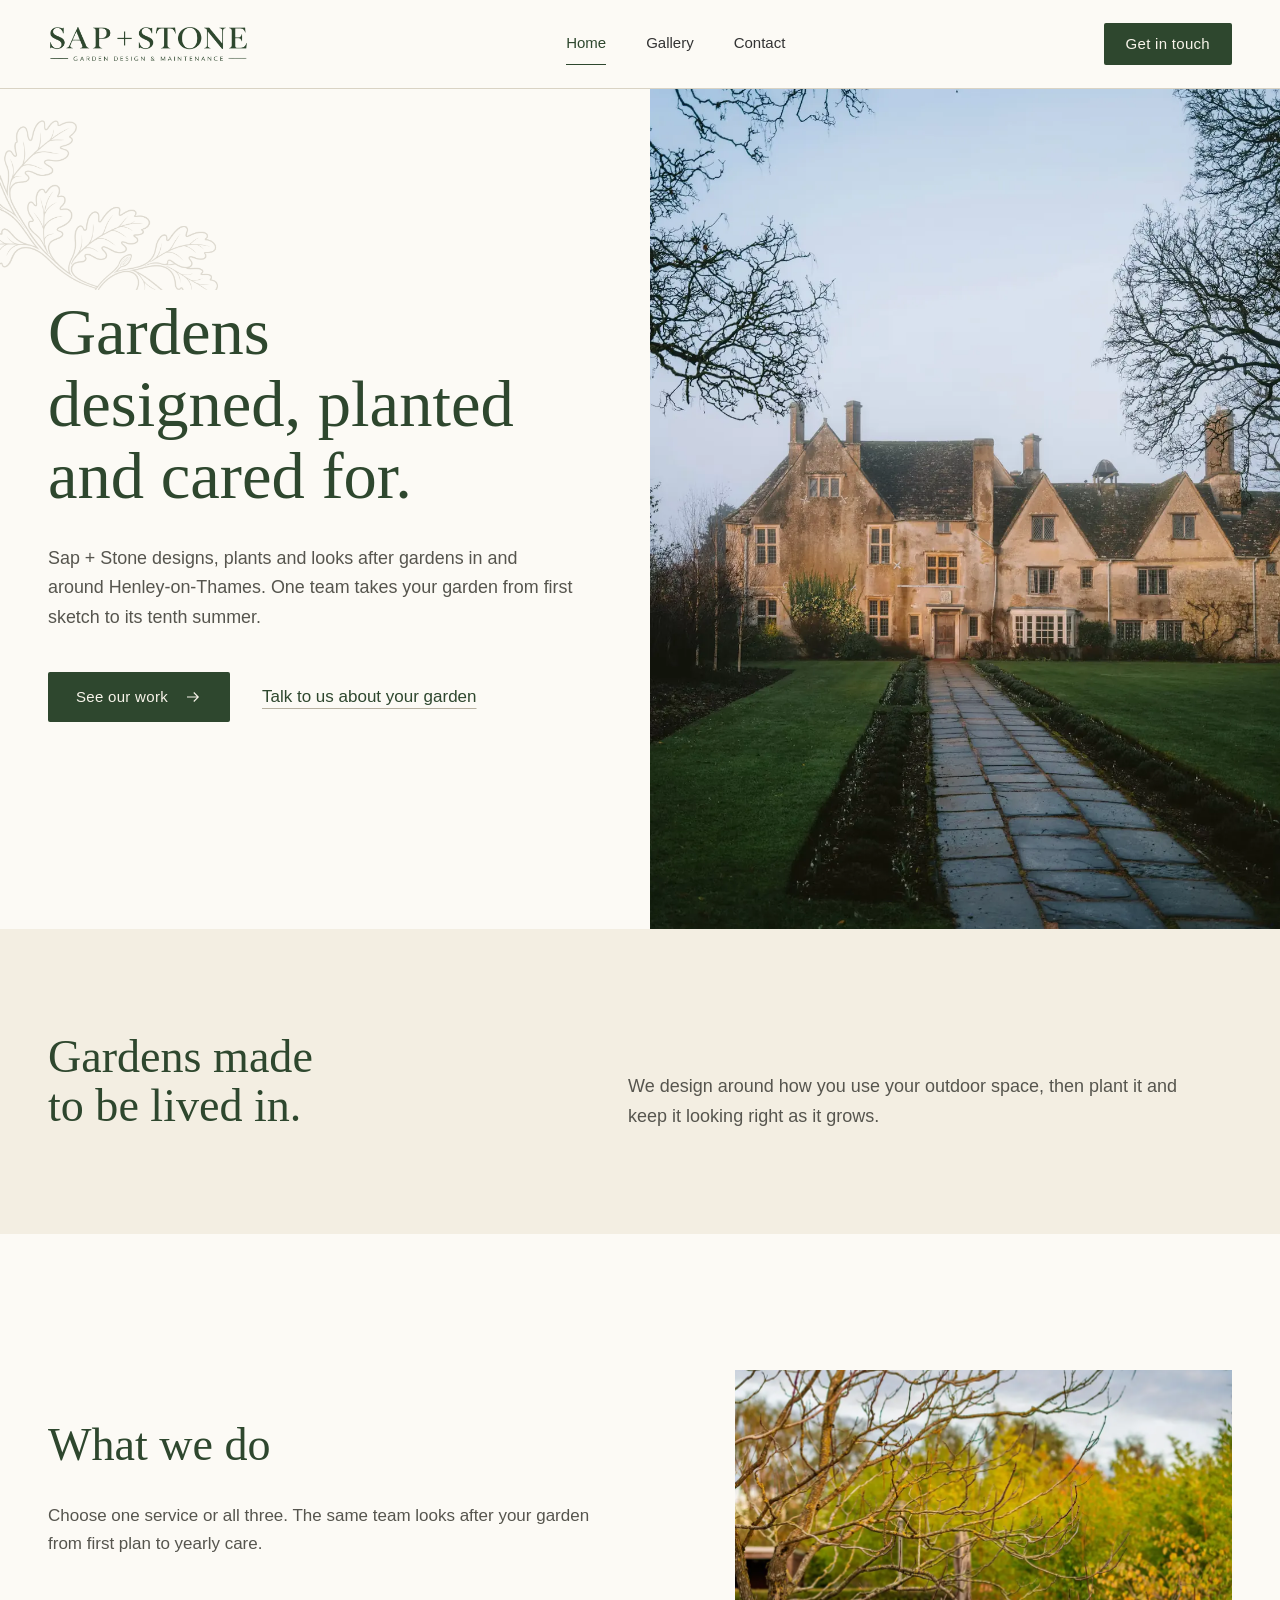
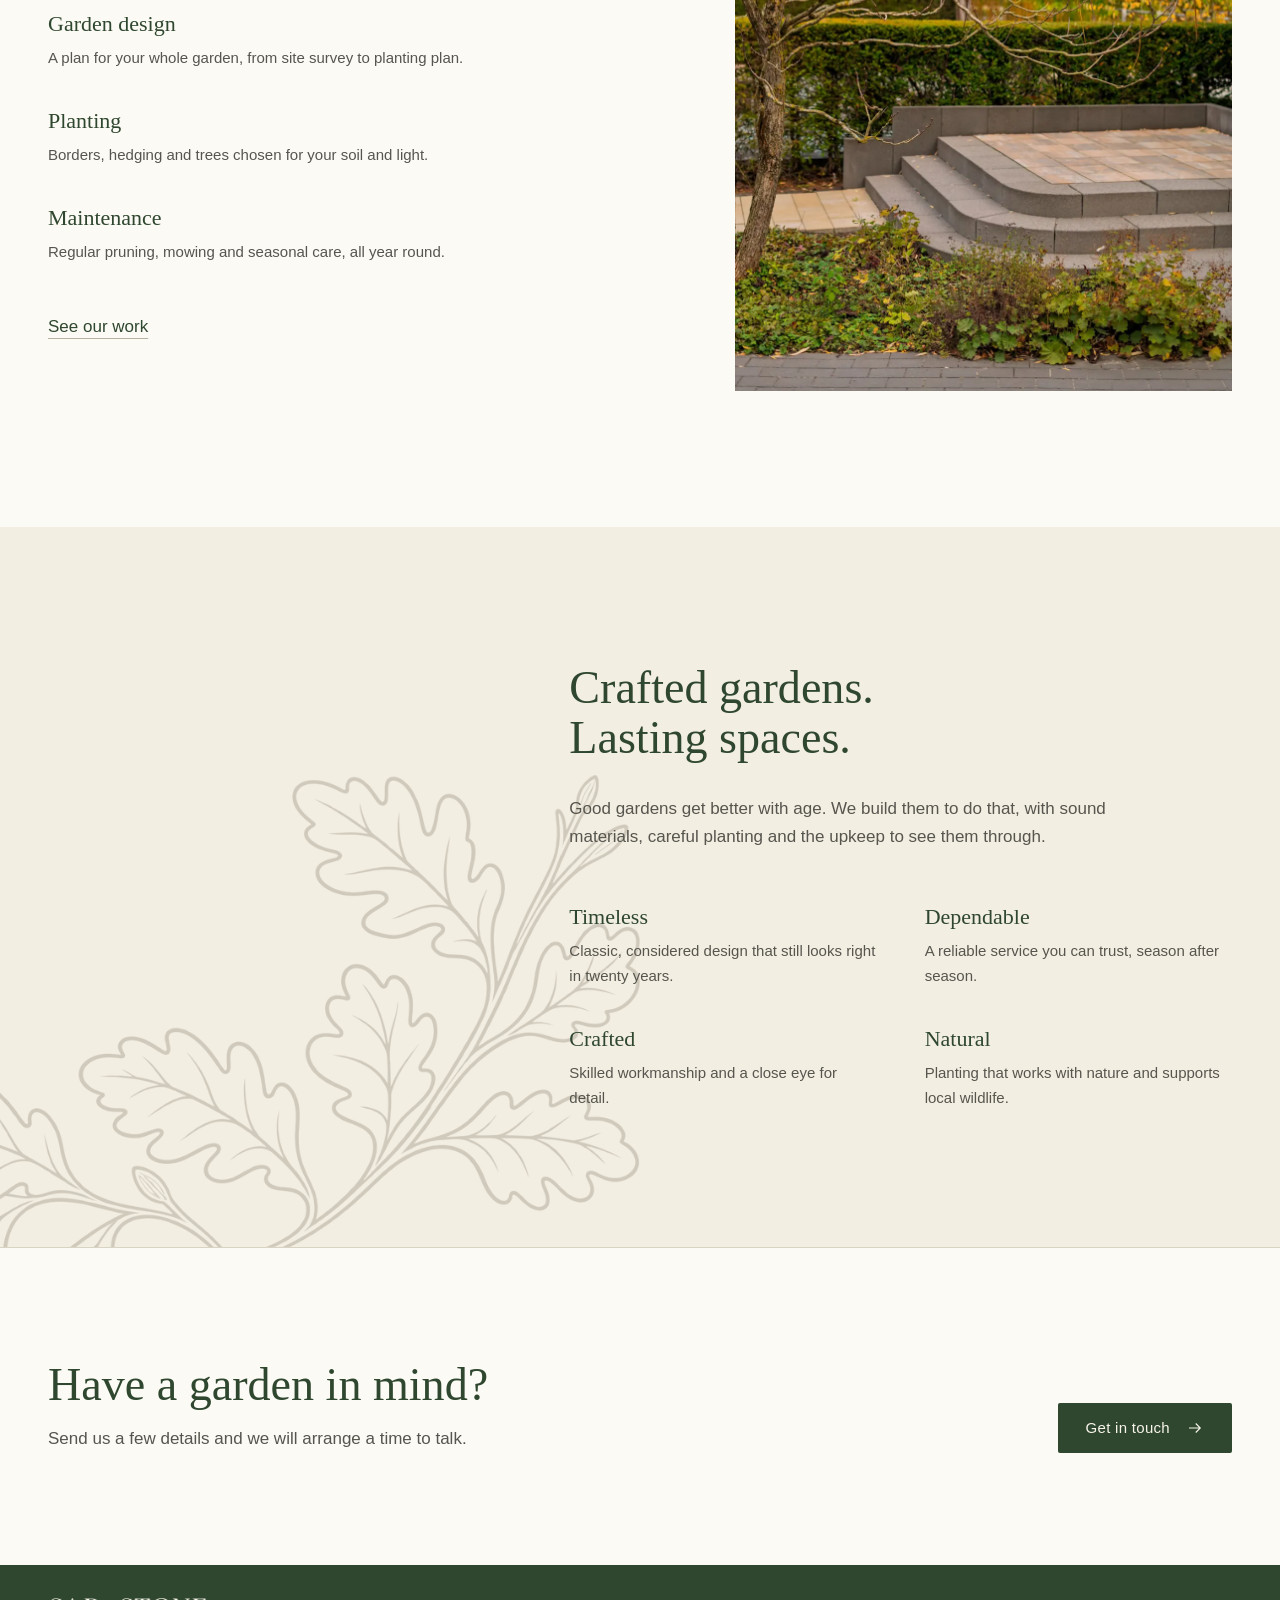
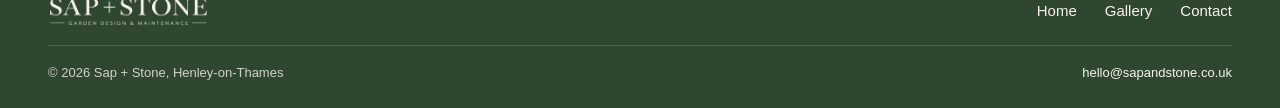
==== index.html @ 558e206c "Add files via upload" ====
<!doctype html>
<html lang="en-GB">
<head>
<meta charset="utf-8">
<meta name="viewport" content="width=device-width, initial-scale=1">
<meta http-equiv="Content-Security-Policy" content="default-src 'none'; script-src 'self'; style-src 'self' https://fonts.googleapis.com; font-src https://fonts.gstatic.com; img-src 'self'; connect-src 'self'; form-action 'self'; base-uri 'none'">
<meta name="referrer" content="strict-origin-when-cross-origin">
<title>Sap + Stone | Garden design and maintenance</title>
<meta name="description" content="Sap + Stone designs, plants and looks after gardens in and around Henley-on-Thames, Oxfordshire.">
<link rel="preconnect" href="https://fonts.googleapis.com">
<link rel="preconnect" href="https://fonts.gstatic.com" crossorigin>
<link rel="stylesheet" href="https://fonts.googleapis.com/css2?family=Libre+Bodoni:wght@500&amp;family=Montserrat:wght@300;400;500&amp;display=swap">
<script src="js/main.js"></script>
<link rel="stylesheet" href="css/styles.css">
</head>
<body>
<a class="skip" href="#content">Skip to content</a>

<header class="site-header">
  <div class="wrap">
    <a href="#home" aria-label="Sap + Stone, garden design and maintenance. Home"><span class="brand-mark" aria-hidden="true"></span></a>
    <nav class="site-nav" aria-label="Main">
      <ul>
        <li><a href="#home" data-nav="home">Home</a></li>
        <li><a href="#gallery" data-nav="gallery">Gallery</a></li>
        <li><a href="#contact" data-nav="contact">Contact</a></li>
      </ul>
    </nav>
    <a class="btn header-cta" href="#contact">Get in touch</a>
  </div>
</header>

<main id="content" tabindex="-1">

  <!-- Home -->
  <div id="home" data-page="home" data-title="Sap + Stone | Garden design and maintenance" class="is-active">
    <section class="hero" aria-labelledby="home-title">
      <div class="hero-copy">
        <span class="leaf" aria-hidden="true"></span>
        <h1 id="home-title" tabindex="-1">Gardens designed, planted and cared for.</h1>
        <p class="lede">Sap + Stone designs, plants and looks after gardens in and around Henley-on-Thames. One team takes your garden from first sketch to its tenth summer.</p>
        <div class="hero-actions">
          <a class="btn" href="#gallery">See our work
            <svg viewBox="0 0 24 24" fill="none" stroke="currentColor" stroke-width="1.5" aria-hidden="true"><path d="M4 12h15M13 6l6 6-6 6"/></svg>
          </a>
          <a class="text-link" href="#contact">Talk to us about your garden</a>
        </div>
      </div>
      <figure class="photo">
        <div class="frame"><img class="photo-house" src="assets/images/house.webp" width="1100" height="1467" alt="A stone manor house at dawn, with a flagstone path between lawns and low hedging leading to the front door" fetchpriority="high"></div>
      </figure>
    </section>

    <section class="intro band" aria-labelledby="intro-title">
      <div class="wrap">
        <h2 id="intro-title">Gardens made to be lived in.</h2>
        <p>We design around how you use your outdoor space, then plant it and keep it looking right as it grows.</p>
      </div>
    </section>

    <section class="services" aria-labelledby="services-title">
      <div class="wrap">
        <div class="services-copy">
          <h2 id="services-title">What we do</h2>
          <p>Choose one service or all three. The same team looks after your garden from first plan to yearly care.</p>
          <dl class="values values-single">
            <div><dt>Garden design</dt><dd>A plan for your whole garden, from site survey to planting plan.</dd></div>
            <div><dt>Planting</dt><dd>Borders, hedging and trees chosen for your soil and light.</dd></div>
            <div><dt>Maintenance</dt><dd>Regular pruning, mowing and seasonal care, all year round.</dd></div>
          </dl>
          <a class="text-link" href="#gallery">See our work</a>
        </div>
        <figure class="photo services-photo">
          <div class="frame"><img class="photo-steps" src="assets/images/steps.webp" width="1000" height="1500" alt="Curved stone steps up to a paved terrace, framed by a clipped hedge, a young tree and low autumn planting" loading="lazy"></div>
        </figure>
      </div>
    </section>

    <section class="approach band" aria-labelledby="approach-title">
      <span class="leaf" aria-hidden="true"></span>
      <div class="wrap">
        <div class="approach-copy">
          <h2 id="approach-title">Crafted gardens. Lasting spaces.</h2>
          <p>Good gardens get better with age. We build them to do that, with sound materials, careful planting and the upkeep to see them through.</p>
          <dl class="values">
            <div><dt>Timeless</dt><dd>Classic, considered design that still looks right in twenty years.</dd></div>
            <div><dt>Dependable</dt><dd>A reliable service you can trust, season after season.</dd></div>
            <div><dt>Crafted</dt><dd>Skilled workmanship and a close eye for detail.</dd></div>
            <div><dt>Natural</dt><dd>Planting that works with nature and supports local wildlife.</dd></div>
          </dl>
        </div>
      </div>
    </section>

    <section class="closing" aria-labelledby="home-closing-title">
      <div class="wrap">
        <div>
          <h2 id="home-closing-title">Have a garden in mind?</h2>
          <p>Send us a few details and we will arrange a time to talk.</p>
        </div>
        <a class="btn" href="#contact">Get in touch
          <svg viewBox="0 0 24 24" fill="none" stroke="currentColor" stroke-width="1.5" aria-hidden="true"><path d="M4 12h15M13 6l6 6-6 6"/></svg>
        </a>
      </div>
    </section>
  </div>

  <!-- Gallery -->
  <div id="gallery" data-page="gallery" data-title="Our work | Sap + Stone">
    <section class="page-head" aria-labelledby="gallery-title">
      <span class="leaf" aria-hidden="true"></span>
      <div class="wrap">
        <h1 id="gallery-title" tabindex="-1">Our work.</h1>
        <p class="lede">A selection of gardens we have designed, planted and continue to look after.</p>
      </div>
    </section>

    <section class="gallery-section band" aria-label="Garden photographs">
      <div class="wrap">
        <ul class="gallery">
          <li class="g-wide">
            <figure class="photo">
              <div class="frame"><img class="g1" src="assets/images/gallery-terraces.webp" width="1000" height="750" alt="Wide stone steps up to a paved terrace with a table and chairs, set among raised planting beds and trees" loading="lazy"></div>
              <figcaption><strong>Garden spaces</strong><span>Terraces</span></figcaption>
            </figure>
          </li>
          <li class="g-narrow">
            <figure class="photo">
              <div class="frame"><img class="g2" src="assets/images/gallery-walled-garden.webp" width="800" height="840" alt="A gravel path through deep borders of catmint leading to an arched gate in an old walled garden" loading="lazy"></div>
              <figcaption><strong>The walled garden</strong><span>Planting</span></figcaption>
            </figure>
          </li>
          <li class="g-full">
            <figure class="photo">
              <div class="frame"><img class="g3" src="assets/images/gallery-quiet-corner.webp" width="1360" height="745" alt="A small seating area with a bistro table and chair, framed by a yew hedge and red and purple berberis" loading="lazy"></div>
              <figcaption><strong>A quiet corner</strong><span>Seating areas</span></figcaption>
            </figure>
          </li>
          <li class="g-narrow">
            <figure class="photo">
              <div class="frame"><img class="g4" src="assets/images/gallery-hydrangea-steps.webp" width="800" height="840" alt="Rough stone steps climbing between banks of blue and purple hydrangeas" loading="lazy"></div>
              <figcaption><strong>Hydrangea steps</strong><span>Stonework</span></figcaption>
            </figure>
          </li>
          <li class="g-wide">
            <figure class="photo">
              <div class="frame"><img class="g5" src="assets/images/gallery-yew-avenue.webp" width="1000" height="750" alt="A lawn avenue lined with clipped yew topiary and borders of late-summer flowers" loading="lazy"></div>
              <figcaption><strong>Yew avenue</strong><span>Maintenance</span></figcaption>
            </figure>
          </li>
        </ul>
      </div>
    </section>

    <section class="closing" aria-labelledby="gallery-closing-title">
      <div class="wrap">
        <div>
          <h2 id="gallery-closing-title">Let&rsquo;s make something worth coming home to.</h2>
        </div>
        <a class="btn" href="#contact">Start a conversation
          <svg viewBox="0 0 24 24" fill="none" stroke="currentColor" stroke-width="1.5" aria-hidden="true"><path d="M4 12h15M13 6l6 6-6 6"/></svg>
        </a>
      </div>
    </section>
  </div>

  <!-- Contact -->
  <div id="contact" data-page="contact" data-title="Contact | Sap + Stone">
    <section class="page-head" aria-labelledby="contact-title">
      <span class="leaf" aria-hidden="true"></span>
      <div class="wrap">
        <h1 id="contact-title" tabindex="-1">Let&rsquo;s talk about your garden.</h1>
        <p class="lede">Whether you have a clear plan or just a feeling that the garden could be better, we would like to hear from you.</p>
      </div>
    </section>

    <section class="contact-section band" aria-label="Contact details and enquiry form">
      <div class="wrap">
        <div class="contact-aside">
          <h2>A personal approach, from the first hello.</h2>
          <dl class="details">
            <div><dt>Telephone</dt><dd><a href="tel:+441491123456">01491 123 456</a></dd></div>
            <div><dt>Email</dt><dd><a href="mailto:hello@sapandstone.co.uk">hello@sapandstone.co.uk</a></dd></div>
            <div><dt>Area covered</dt><dd>Henley-on-Thames and nearby Oxfordshire</dd></div>
          </dl>
        </div>

        <!-- TODO: set data-endpoint to the form handler (Formspree, Netlify Forms or your own) and add its origin to connect-src in the CSP. -->
        <form class="enquiry" id="enquiry" data-endpoint="" novalidate aria-label="Send an enquiry">
          <div class="field">
            <label for="f-name">Your name</label>
            <input id="f-name" name="name" type="text" autocomplete="name" required maxlength="100" aria-describedby="f-name-error">
            <p class="error" id="f-name-error"></p>
          </div>
          <div class="field">
            <label for="f-email">Email address</label>
            <input id="f-email" name="email" type="email" autocomplete="email" required maxlength="254" placeholder="you@example.com" aria-describedby="f-email-error">
            <p class="error" id="f-email-error"></p>
          </div>
          <div class="field">
            <label for="f-phone">Phone number <small>(optional)</small></label>
            <input id="f-phone" name="phone" type="tel" autocomplete="tel" maxlength="20" pattern="[0-9 +()]{7,20}" aria-describedby="f-phone-error">
            <p class="error" id="f-phone-error"></p>
          </div>
          <div class="field">
            <label for="f-location">Project location</label>
            <input id="f-location" name="location" type="text" autocomplete="postal-code" maxlength="80" placeholder="Town or postcode">
          </div>
          <div class="field full">
            <label for="f-service">How can we help?</label>
            <select id="f-service" name="service">
              <option value="">Choose a service</option>
              <option>Garden design</option>
              <option>Planting</option>
              <option>Maintenance</option>
              <option>Not sure yet</option>
            </select>
          </div>
          <div class="field full">
            <label for="f-message">Tell us about your garden</label>
            <textarea id="f-message" name="message" required minlength="10" maxlength="2000" placeholder="Size, what you like, what you would change" aria-describedby="f-message-error"></textarea>
            <p class="error" id="f-message-error"></p>
          </div>
          <div class="form-foot">
            <button class="btn" type="submit">Send enquiry
              <svg viewBox="0 0 24 24" fill="none" stroke="currentColor" stroke-width="1.5" aria-hidden="true"><path d="M4 12h15M13 6l6 6-6 6"/></svg>
            </button>
            <p>We only use your details to reply to your enquiry.</p>
          </div>
          <p class="form-status" id="form-status" role="status" aria-live="polite"></p>
        </form>
      </div>
    </section>
  </div>

</main>

<footer class="site-footer">
  <div class="wrap">
    <div class="footer-top">
      <a href="#home" aria-label="Sap + Stone. Home"><span class="brand-mark" aria-hidden="true"></span></a>
      <nav class="footer-nav" aria-label="Footer">
        <ul>
          <li><a href="#home">Home</a></li>
          <li><a href="#gallery">Gallery</a></li>
          <li><a href="#contact">Contact</a></li>
        </ul>
      </nav>
    </div>
    <div class="footer-base">
      <span>&copy; <span id="year">2026</span> Sap + Stone, Henley-on-Thames</span>
      <a href="mailto:hello@sapandstone.co.uk">hello@sapandstone.co.uk</a>
    </div>
  </div>
</footer>

</body>
</html>
---- css/styles.css ----
:root {
  --forest: #2e472e;
  --forest-deep: #233823;
  --moss: #6b7f5e;
  --stone: #b7b1a1;
  --ivory: #f8f4ea;
  --paper: #fcfaf5;
  --band: #f3eee2;
  --charcoal: #333333;
  --muted: #56554e;
  --rule: #d9d3c4;

  --serif: "Libre Bodoni", "Didot", "Bodoni 72", Georgia, serif;
  --sans: "Montserrat", "Helvetica Neue", Arial, sans-serif;

  --gutter: clamp(20px, 5vw, 48px);
  --max: 1200px;
  --section: clamp(72px, 11vw, 136px);

  --logo: url("../assets/images/logo.png");
  --leaf: url("../assets/images/leaf.png");
}

*, *::before, *::after { box-sizing: border-box; }

html { -webkit-text-size-adjust: 100%; }

body {
  margin: 0;
  background: var(--paper);
  color: var(--charcoal);
  font-family: var(--sans);
  font-weight: 300;
  font-size: 1.0625rem;
  line-height: 1.65;
  -webkit-font-smoothing: antialiased;
}

/* Libre Bodoni rather than Bodoni Moda: same family look as the logo, but drawn
   with heavier hairlines that hold up at phone sizes. */
h1, h2, h3, .values dt, .gallery figcaption strong, .details dd {
  font-family: var(--serif);
  font-weight: 500;
}
h1, h2, h3 {
  color: var(--forest);
  line-height: 1.08;
  margin: 0;
  text-wrap: balance;
}
h1 { font-size: clamp(2.5rem, 5.2vw, 4.25rem); }
h2 { font-size: clamp(2rem, 3.6vw, 3rem); }
h3 { font-size: clamp(1.5rem, 2.2vw, 1.875rem); }
h1:focus { outline: none; }

p { margin: 0; }
a { color: inherit; }
img { display: block; max-width: 100%; height: auto; }

.wrap {
  width: 100%;
  max-width: calc(var(--max) + var(--gutter) * 2);
  margin: 0 auto;
  padding: 0 var(--gutter);
}

.lede { font-size: clamp(1.0625rem, 1.4vw, 1.1875rem); color: var(--muted); max-width: 34em; }

.skip {
  position: absolute;
  left: 16px;
  top: -64px;
  background: var(--forest);
  color: var(--ivory);
  padding: 8px 16px;
  z-index: 10;
}
.skip:focus { top: 16px; }

:focus-visible { outline: 2px solid var(--forest); outline-offset: 3px; }

/* Brand artwork is supplied as alpha masks so one file can be tinted per background. */
.brand-mark {
  display: block;
  width: 200px;
  aspect-ratio: 720 / 124;
  background: var(--forest);
  -webkit-mask: var(--logo) no-repeat center / contain;
  mask: var(--logo) no-repeat center / contain;
}
.leaf {
  position: absolute;
  pointer-events: none;
  aspect-ratio: 900 / 587;
  background: var(--stone);
  -webkit-mask: var(--leaf) no-repeat center / contain;
  mask: var(--leaf) no-repeat center / contain;
  z-index: -1;
}

/* Buttons and links */
.btn {
  display: inline-flex;
  align-items: center;
  gap: 16px;
  padding: 16px 28px;
  background: var(--forest);
  color: var(--ivory);
  font: 500 0.9375rem/1.2 var(--sans);
  letter-spacing: 0.02em;
  text-decoration: none;
  border: 0;
  border-radius: 2px;
  cursor: pointer;
  transition: background-color 0.2s ease;
}
.btn svg { width: 18px; height: 18px; transition: transform 0.25s ease; }
.btn:hover { background: var(--forest-deep); }
.btn:hover svg { transform: translateX(4px); }

.text-link {
  font-weight: 500;
  color: var(--forest);
  text-decoration: underline;
  text-decoration-color: var(--stone);
  text-underline-offset: 6px;
  text-decoration-thickness: 1px;
  transition: text-decoration-color 0.2s ease;
}
.text-link:hover { text-decoration-color: var(--forest); }

/* Header */
.site-header {
  border-bottom: 1px solid var(--rule);
  background: var(--paper);
}
.site-header .wrap {
  display: flex;
  align-items: center;
  justify-content: space-between;
  gap: 24px;
  min-height: 88px;
}
.site-nav ul {
  display: flex;
  gap: 40px;
  list-style: none;
  margin: 0;
  padding: 0;
}
.site-nav a {
  display: block;
  padding: 8px 0;
  font-size: 0.9375rem;
  font-weight: 400;
  color: var(--charcoal);
  text-decoration: none;
  border-bottom: 1px solid transparent;
  transition: border-color 0.2s ease;
}
.site-nav a:hover { border-bottom-color: var(--stone); }
.site-nav a[aria-current="page"] { color: var(--forest); font-weight: 500; border-bottom-color: var(--forest); }

.header-cta { padding: 12px 22px; }

/* Pages */
.js [data-page]:not(.is-active) { display: none; }

section { position: relative; isolation: isolate; }
.band { background: var(--band); }

/* Photo placeholders. Swap each .ph for <img src="..." alt="..."> and the frame keeps its shape. */
.photo { margin: 0; }
.photo .frame { position: relative; overflow: hidden; background: #e8e2d4; }
.photo .frame > img, .photo .frame > .ph { width: 100%; height: 100%; object-fit: cover; }
.photo-house { object-position: 50% 62%; }
.photo-steps { object-position: 50% 95%; }
.g3 { object-position: 50% 45%; }
.ph {
  display: grid;
  place-items: center;
  padding: 24px;
  text-align: center;
  font-size: 0.875rem;
  color: var(--muted);
  background:
    linear-gradient(135deg, transparent 49.8%, rgba(183, 177, 161, 0.45) 50%, transparent 50.2%),
    linear-gradient(45deg, transparent 49.8%, rgba(183, 177, 161, 0.45) 50%, transparent 50.2%),
    #e8e2d4;
}
.ph span { background: #e8e2d4; padding: 6px 12px; }

/* Home: hero */
.hero {
  display: grid;
  grid-template-columns: minmax(0, 5fr) minmax(0, 6fr);
  align-items: center;
  gap: clamp(40px, 6vw, 96px);
  padding-left: max(var(--gutter), calc((100vw - var(--max)) / 2));
  overflow: hidden;
}
.hero-copy { padding: var(--section) 0; position: relative; z-index: 1; }
.hero-copy h1 { margin-bottom: 32px; max-width: 11em; }
.hero-copy .lede { margin-bottom: 40px; }
.hero-actions { display: flex; flex-wrap: wrap; align-items: center; gap: 24px 32px; }
.hero .photo { align-self: stretch; }
.hero .photo .frame { height: 100%; min-height: 560px; }
.hero .leaf { width: 260px; top: -40px; left: -90px; opacity: 0.45; transform: scaleX(-1); }

/* Home: intro */
.intro { padding: clamp(56px, 8vw, 104px) 0; }
.intro .wrap {
  display: grid;
  grid-template-columns: minmax(0, 5fr) minmax(0, 6fr);
  gap: 48px clamp(40px, 6vw, 96px);
  align-items: end;
}
.intro p { color: var(--muted); font-size: 1.125rem; max-width: 32em; }

/* Home: services. Same text pattern as the approach section below, mirrored so the photo sits right. */
.services { padding: var(--section) 0; }
.services .wrap {
  display: grid;
  grid-template-columns: minmax(0, 6fr) minmax(0, 5fr);
  gap: 48px clamp(48px, 7vw, 112px);
  align-items: center;
}
.services-copy h2 { margin-bottom: 32px; max-width: 12em; }
.services-copy > p { color: var(--muted); max-width: 32em; margin-bottom: 48px; }
.services-photo .frame { aspect-ratio: 4 / 5; }

/* Home: approach */
.approach { padding: var(--section) 0; overflow: hidden; }
.approach .wrap { display: grid; grid-template-columns: minmax(0, 5fr) minmax(0, 7fr); gap: 48px; }
.approach-copy { grid-column: 2; position: relative; z-index: 1; }
.approach-copy h2 { margin-bottom: 32px; max-width: 12em; }
.approach-copy > p { color: var(--muted); max-width: 32em; margin-bottom: 48px; }
.approach-copy .values { margin-bottom: 0; }
.approach .leaf { width: min(760px, 62vw); left: -120px; bottom: -24px; opacity: 0.6; }
.values {
  display: grid;
  grid-template-columns: repeat(2, minmax(0, 1fr));
  gap: 32px 48px;
  margin: 0 0 48px;
}
.values-single { grid-template-columns: minmax(0, 1fr); max-width: 30em; }
.values dt { font-size: 1.375rem; color: var(--forest); margin-bottom: 4px; }
.values dd { margin: 0; color: var(--muted); font-size: 0.9375rem; }

/* Closing call to action, shared by home and gallery */
.closing { padding: clamp(64px, 9vw, 112px) 0; border-top: 1px solid var(--rule); }
.closing .wrap { display: flex; flex-wrap: wrap; align-items: flex-end; justify-content: space-between; gap: 32px 48px; }
.closing h2 { max-width: 14em; }
.closing p { color: var(--muted); margin-top: 16px; }

/* Inner page headings */
.page-head { padding: var(--section) 0 clamp(56px, 7vw, 88px); overflow: hidden; }
.page-head h1 { margin-bottom: 24px; max-width: 12em; }
.page-head .leaf { width: 340px; top: -60px; right: -80px; opacity: 0.5; transform: rotate(180deg) scaleX(-1); }

/* Gallery */
.gallery-section { padding: clamp(56px, 7vw, 96px) 0 var(--section); }
.gallery {
  display: grid;
  grid-template-columns: repeat(12, minmax(0, 1fr));
  gap: clamp(48px, 6vw, 72px) clamp(20px, 3vw, 32px);
  list-style: none;
  margin: 0;
  padding: 0;
}
.gallery figcaption {
  display: flex;
  flex-wrap: nowrap;
  justify-content: space-between;
  align-items: baseline;
  gap: 4px 16px;
  padding-top: 16px;
}
.gallery figcaption strong { font-size: 1.375rem; line-height: 1.3; color: var(--forest); }
.gallery figcaption span { font-size: 0.875rem; color: var(--muted); white-space: nowrap; }
.g-wide { grid-column: span 7; }
.g-wide .frame { aspect-ratio: 4 / 3; }
.g-narrow { grid-column: span 5; }
.g-narrow .frame { aspect-ratio: 20 / 21; }
.g-full { grid-column: 1 / -1; }
.g-full .frame { aspect-ratio: 21 / 9; }

/* Contact */
.contact-section { padding: clamp(56px, 7vw, 96px) 0 var(--section); }
.contact-section .wrap {
  display: grid;
  grid-template-columns: minmax(0, 4fr) minmax(0, 7fr);
  gap: 64px clamp(48px, 7vw, 112px);
}
.contact-aside h2 { font-size: clamp(1.75rem, 2.6vw, 2.25rem); margin-bottom: 32px; }
.details { margin: 0; border-top: 1px solid var(--rule); }
.details div { padding: 20px 0; border-bottom: 1px solid var(--rule); }
.details dt { font-size: 0.875rem; color: var(--muted); margin-bottom: 4px; }
.details dd { margin: 0; font-size: 1.25rem; line-height: 1.35; color: var(--forest); }
.details a { text-decoration: none; }
.details a:hover { text-decoration: underline; text-underline-offset: 4px; }

.enquiry { display: grid; grid-template-columns: repeat(2, minmax(0, 1fr)); gap: 28px 24px; }
.field { display: grid; gap: 8px; align-content: start; }
.field.full { grid-column: 1 / -1; }
.field label { font-size: 0.9375rem; font-weight: 500; color: var(--charcoal); }
.field label small { font-weight: 300; color: var(--muted); font-size: 0.875rem; margin-left: 4px; }
.field input, .field select, .field textarea {
  width: 100%;
  font: 400 1rem/1.4 var(--sans);
  color: var(--charcoal);
  background: var(--paper);
  border: 1px solid #a8a292;
  border-radius: 2px;
  padding: 14px 16px;
  transition: border-color 0.2s ease;
}
.field textarea { min-height: 160px; resize: vertical; }
.field select {
  appearance: none;
  background-image: linear-gradient(45deg, transparent 50%, var(--charcoal) 50%), linear-gradient(135deg, var(--charcoal) 50%, transparent 50%);
  background-position: calc(100% - 22px) 50%, calc(100% - 17px) 50%;
  background-size: 5px 5px;
  background-repeat: no-repeat;
  padding-right: 48px;
}
.field input::placeholder, .field textarea::placeholder { color: #77756c; }
.field input:hover, .field select:hover, .field textarea:hover { border-color: var(--moss); }
.field input:focus, .field select:focus, .field textarea:focus { outline: none; border-color: var(--forest); box-shadow: 0 0 0 1px var(--forest); }
.field [aria-invalid="true"] { border-color: #9a3b2c; }
.error { font-size: 0.875rem; color: #9a3b2c; min-height: 0; }
.error:empty { display: none; }


.form-foot { grid-column: 1 / -1; display: flex; flex-wrap: wrap; align-items: center; gap: 16px 32px; margin-top: 8px; }
.form-foot p { font-size: 0.875rem; color: var(--muted); max-width: 26em; }
.form-status { grid-column: 1 / -1; padding: 16px 20px; background: var(--band); border-radius: 2px; }
.form-status:empty { display: none; }

/* Footer */
.site-footer { background: var(--forest); color: var(--ivory); }
.site-footer .wrap { padding-top: 32px; padding-bottom: 24px; }
.footer-top {
  display: flex;
  flex-wrap: wrap;
  align-items: center;
  justify-content: space-between;
  gap: 16px 32px;
  padding-bottom: 20px;
  border-bottom: 1px solid rgba(248, 244, 234, 0.18);
}
.footer-top .brand-mark { background: var(--ivory); width: 160px; }
.footer-nav ul { list-style: none; margin: 0; padding: 0; display: flex; gap: 28px; }
.footer-nav a, .footer-base a { color: var(--ivory); text-decoration: none; }
.footer-nav a { font-size: 0.9375rem; }
.footer-nav a:hover, .footer-base a:hover { text-decoration: underline; text-underline-offset: 4px; }
.footer-base {
  display: flex;
  flex-wrap: wrap;
  justify-content: space-between;
  gap: 4px 24px;
  padding-top: 16px;
  font-size: 0.8125rem;
  color: #d4d1c6;
}

/* Tablet */
@media (max-width: 960px) {
  .header-cta { display: none; }
  .hero { grid-template-columns: 1fr; padding: 0; gap: 0; }
  .hero-copy { padding: clamp(56px, 10vw, 88px) var(--gutter) 56px; }
  .hero .photo .frame { aspect-ratio: 4 / 3; height: auto; min-height: 0; }
  .intro .wrap, .approach .wrap, .contact-section .wrap { grid-template-columns: 1fr; }
  .enquiry { order: -1; }
  .intro .wrap { gap: 24px; }
  .approach-copy { grid-column: 1; }
  .approach .leaf { width: 420px; left: auto; right: -140px; bottom: -60px; opacity: 0.35; }
  .services .wrap { grid-template-columns: 1fr; }
  .services-photo .frame { aspect-ratio: 4 / 3; margin-inline: calc(var(--gutter) * -1); }
  .photo-steps { object-position: 50% 74%; }
}

/* Phone */
@media (max-width: 640px) {
  body { font-size: 1rem; }
  .site-header .wrap { min-height: 72px; gap: 16px; }
  .brand-mark { width: 136px; }
  .site-nav ul { gap: 20px; }
  .site-nav a { font-size: 0.875rem; }
  .hero .leaf { width: 180px; left: -70px; }
  .hero-actions .btn { width: 100%; justify-content: space-between; }
  .values { grid-template-columns: 1fr; gap: 24px; }
  .gallery .g-wide, .gallery .g-narrow, .gallery .g-full { grid-column: 1 / -1; }
  .gallery .frame { aspect-ratio: 4 / 3; margin-inline: calc(var(--gutter) * -1); }
  .page-head .leaf { width: 200px; right: -70px; top: -30px; }
  .enquiry { grid-template-columns: 1fr; gap: 24px; }
  .form-foot .btn { width: 100%; justify-content: space-between; }
  .closing .btn { width: 100%; justify-content: space-between; }
  .site-footer .wrap { padding-top: 24px; padding-bottom: 20px; }
  .footer-top { padding-bottom: 16px; }
  .footer-top .brand-mark { width: 120px; }
  .footer-nav ul { gap: 18px; }
  .footer-nav a { font-size: 0.875rem; }
  .footer-base { padding-top: 12px; font-size: 0.75rem; }
}

@media (prefers-reduced-motion: reduce) {
  *, *::before, *::after { transition: none !important; }
}
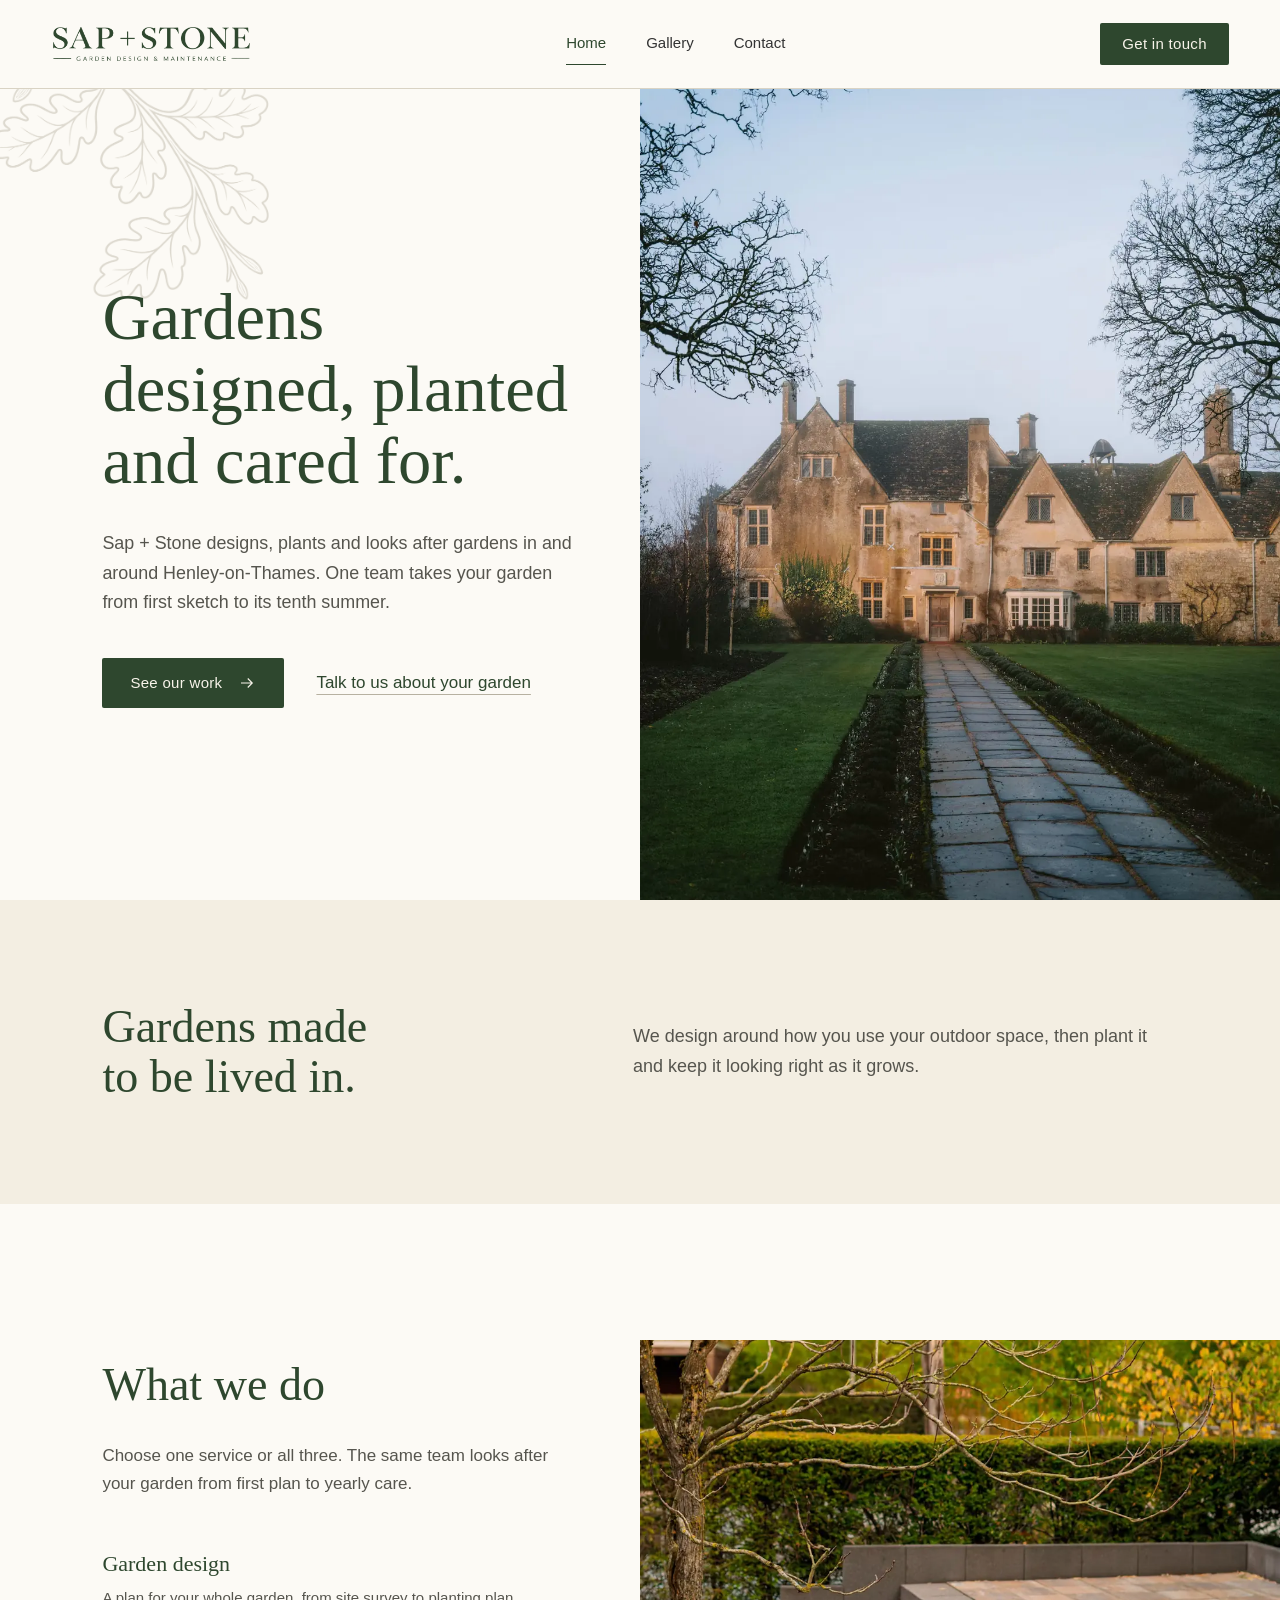
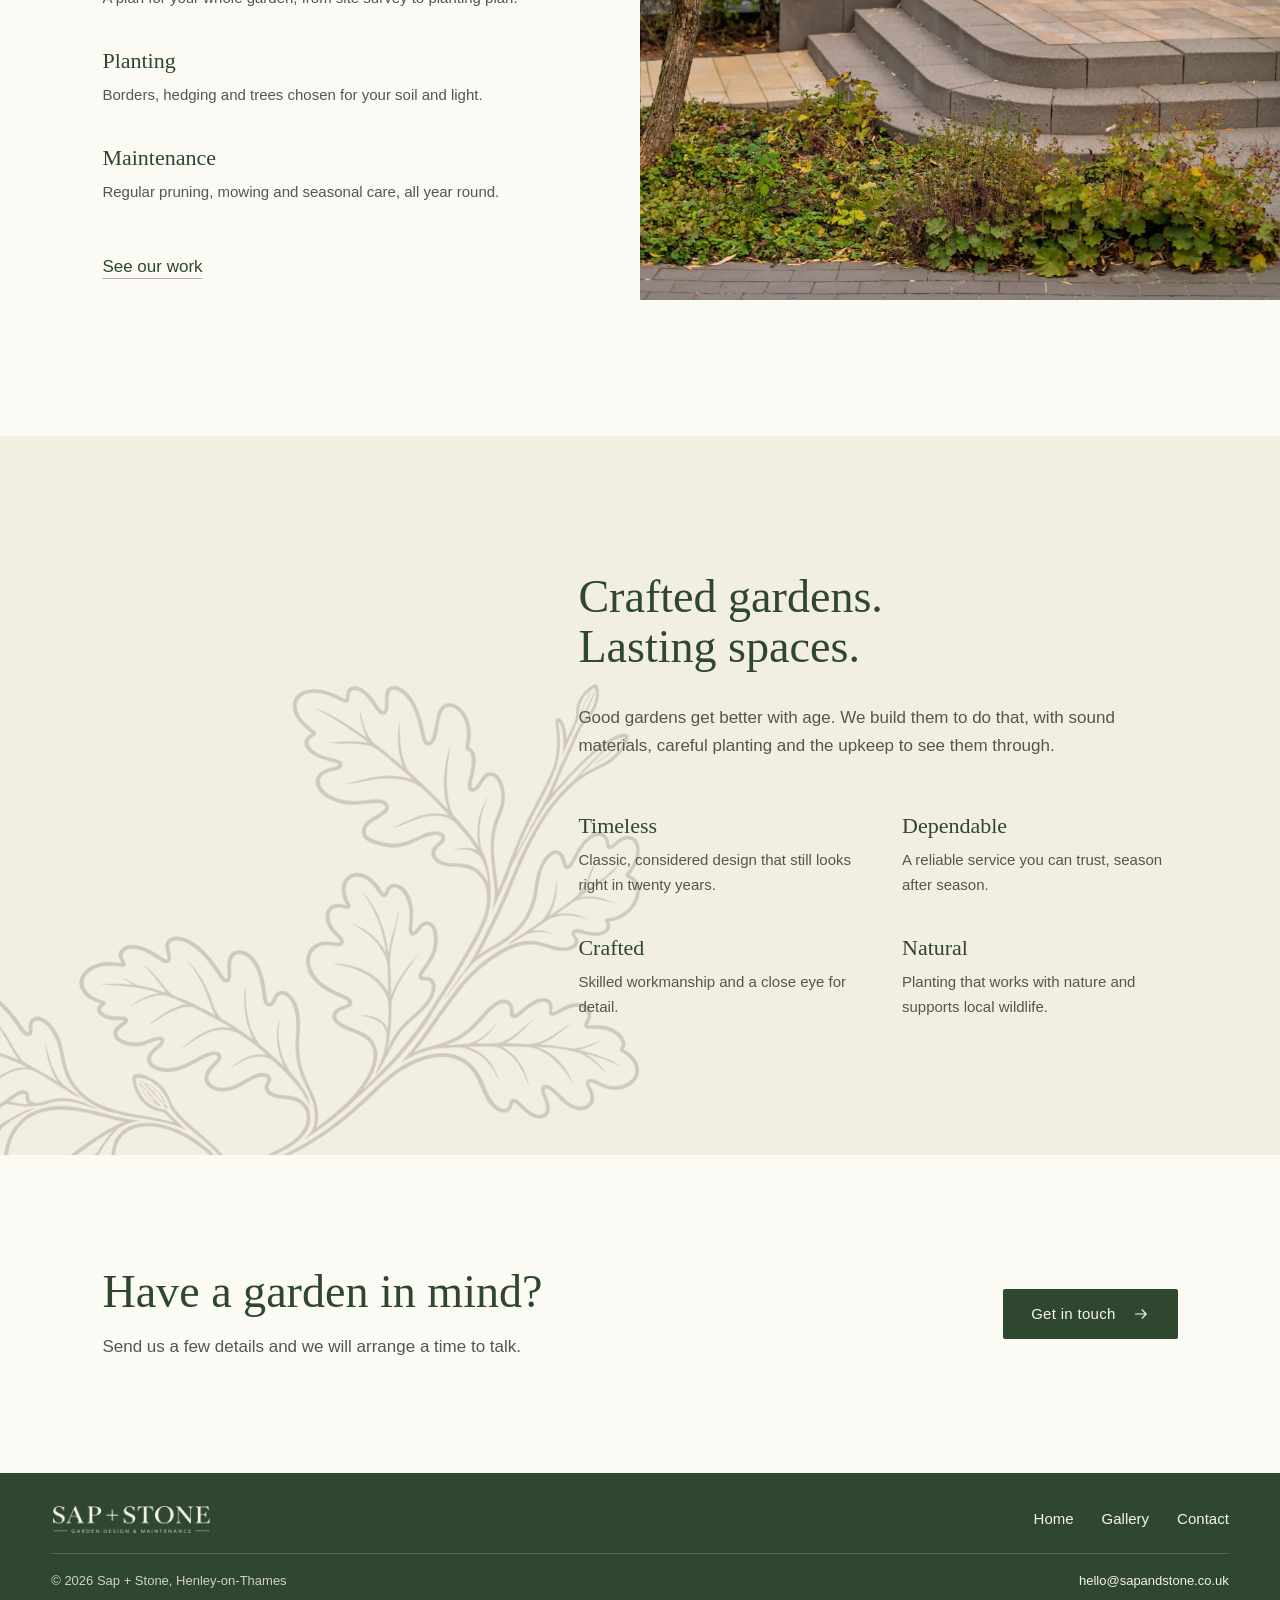
==== commit 2904f60d: "Fix accessibility audit findings (WCAG 2.2 AA) - Footer focus ring is ivory so it shows on the green" ====
--- a/index.html
+++ b/index.html
@@ -188,12 +188,12 @@
         <!-- TODO: set data-endpoint to the form handler (Formspree, Netlify Forms or your own) and add its origin to connect-src in the CSP. -->
         <form class="enquiry" id="enquiry" data-endpoint="" novalidate aria-label="Send an enquiry">
           <div class="field">
-            <label for="f-name">Your name</label>
+            <label for="f-name">Your name <small>(required)</small></label>
             <input id="f-name" name="name" type="text" autocomplete="name" required maxlength="100" aria-describedby="f-name-error">
             <p class="error" id="f-name-error"></p>
           </div>
           <div class="field">
-            <label for="f-email">Email address</label>
+            <label for="f-email">Email address <small>(required)</small></label>
             <input id="f-email" name="email" type="email" autocomplete="email" required maxlength="254" placeholder="you@example.com" aria-describedby="f-email-error">
             <p class="error" id="f-email-error"></p>
           </div>
@@ -217,7 +217,7 @@
             </select>
           </div>
           <div class="field full">
-            <label for="f-message">Tell us about your garden</label>
+            <label for="f-message">Tell us about your garden <small>(required)</small></label>
             <textarea id="f-message" name="message" required minlength="10" maxlength="2000" placeholder="Size, what you like, what you would change" aria-describedby="f-message-error"></textarea>
             <p class="error" id="f-message-error"></p>
           </div>
@@ -228,6 +228,7 @@
             <p>We only use your details to reply to your enquiry.</p>
           </div>
           <p class="form-status" id="form-status" role="status" aria-live="polite"></p>
+          <p class="visually-hidden" id="field-alert" aria-live="polite"></p>
         </form>
       </div>
     </section>
--- a/css/styles.css
+++ b/css/styles.css
@@ -18,6 +18,7 @@
   --section: clamp(72px, 11vw, 136px);
 
   --logo: url("../assets/images/logo.png");
+  --logo-light: url("../assets/images/logo-light.png");
   --leaf: url("../assets/images/leaf.png");
 }
 
@@ -63,6 +64,10 @@
   margin: 0 auto;
   padding: 0 var(--gutter);
 }
+/* Desktop: content uses the same side padding as the hero copy instead of a fixed max width. */
+@media (min-width: 961px) {
+  .wrap { max-width: none; padding-inline: max(var(--gutter), 8vw); }
+}
 
 .lede { font-size: clamp(1.0625rem, 1.4vw, 1.1875rem); color: var(--muted); max-width: 34em; }
 
@@ -77,24 +82,30 @@
 }
 .skip:focus { top: 16px; }
 
+/* Read by screen readers, not shown on screen. */
+.visually-hidden {
+  position: absolute;
+  width: 1px;
+  height: 1px;
+  overflow: hidden;
+  clip: rect(0 0 0 0);
+  white-space: nowrap;
+}
+
 :focus-visible { outline: 2px solid var(--forest); outline-offset: 3px; }
 
-/* Brand artwork is supplied as alpha masks so one file can be tinted per background. */
+/* Brand artwork is pre-coloured PNGs, so it also shows when index.html is opened straight from disk. */
 .brand-mark {
   display: block;
   width: 200px;
   aspect-ratio: 720 / 124;
-  background: var(--forest);
-  -webkit-mask: var(--logo) no-repeat center / contain;
-  mask: var(--logo) no-repeat center / contain;
+  background: var(--logo) no-repeat center / contain;
 }
 .leaf {
   position: absolute;
   pointer-events: none;
   aspect-ratio: 900 / 587;
-  background: var(--stone);
-  -webkit-mask: var(--leaf) no-repeat center / contain;
-  mask: var(--leaf) no-repeat center / contain;
+  background: var(--leaf) no-repeat center / contain;
   z-index: -1;
 }
 
@@ -163,6 +174,11 @@
 
 .header-cta { padding: 12px 22px; }
 
+/* Desktop: header and footer run wider than the content, closer to the screen edges. */
+@media (min-width: 961px) {
+  .site-header .wrap, .site-footer .wrap { max-width: none; padding-inline: max(var(--gutter), 4vw); }
+}
+
 /* Pages */
 .js [data-page]:not(.is-active) { display: none; }
 
@@ -207,6 +223,24 @@
 .hero .photo .frame { height: 100%; min-height: 560px; }
 .hero .leaf { width: 260px; top: -40px; left: -90px; opacity: 0.45; transform: scaleX(-1); }
 
+/* Desktop hero: photo runs from the centre of the page to the right edge,
+   copy sits further left and is centred in the screen height. */
+@media (min-width: 961px) {
+  .hero {
+    grid-template-columns: minmax(0, 1fr) 50vw;
+    gap: 0;
+    min-height: calc(100vh - 89px);
+    padding-left: max(var(--gutter), 8vw);
+  }
+  .hero-copy { padding: 64px clamp(40px, 5vw, 96px) 64px 0; }
+  /* Keep the tall photo from setting the hero height; it fills whatever the copy needs. */
+  .hero .photo .frame > img { position: absolute; inset: 0; }
+  /* Leaf grows out of the top-left corner of the hero, just under the header. */
+  .hero-copy { position: static; }
+  /* Flipped vertically so the leaf's cut edge tucks under the header; nudged up and partly off the left edge. */
+  .hero .leaf { width: clamp(380px, 30vw, 600px); top: -40px; left: 0; transform: translateX(-30%) scaleY(-1); }
+}
+
 /* Home: intro */
 .intro { padding: clamp(56px, 8vw, 104px) 0; }
 .intro .wrap {
@@ -216,6 +250,11 @@
   align-items: end;
 }
 .intro p { color: var(--muted); font-size: 1.125rem; max-width: 32em; }
+@media (min-width: 961px) {
+  .intro .wrap { align-items: center; }
+  /* Paragraph keeps its width and left alignment but its right edge meets the right padding. */
+  .intro p { justify-self: end; }
+}
 
 /* Home: services. Same text pattern as the approach section below, mirrored so the photo sits right. */
 .services { padding: var(--section) 0; }
@@ -228,6 +267,13 @@
 .services-copy h2 { margin-bottom: 32px; max-width: 12em; }
 .services-copy > p { color: var(--muted); max-width: 32em; margin-bottom: 48px; }
 .services-photo .frame { aspect-ratio: 4 / 5; }
+@media (min-width: 961px) {
+  /* Photo runs from the centre of the page to the right edge, like the hero. */
+  .services { overflow: hidden; }
+  .services .wrap { grid-template-columns: minmax(0, 1fr) 50vw; gap: 0; padding-right: 0; }
+  .services-copy { padding-right: clamp(40px, 5vw, 96px); }
+  .services-photo .frame { aspect-ratio: auto; height: clamp(560px, 42vw, 800px); }
+}
 
 /* Home: approach */
 .approach { padding: var(--section) 0; overflow: hidden; }
@@ -252,11 +298,19 @@
 .closing .wrap { display: flex; flex-wrap: wrap; align-items: flex-end; justify-content: space-between; gap: 32px 48px; }
 .closing h2 { max-width: 14em; }
 .closing p { color: var(--muted); margin-top: 16px; }
+@media (min-width: 961px) {
+  .closing { border-top: 0; }
+  .closing .wrap { align-items: center; }
+}
 
 /* Inner page headings */
 .page-head { padding: var(--section) 0 clamp(56px, 7vw, 88px); overflow: hidden; }
 .page-head h1 { margin-bottom: 24px; max-width: 12em; }
 .page-head .leaf { width: 340px; top: -60px; right: -80px; opacity: 0.5; transform: rotate(180deg) scaleX(-1); }
+/* Desktop contact page: leaf sits lower and further in so more of it shows. */
+@media (min-width: 961px) {
+  #contact .page-head .leaf { top: 0; right: 40px; }
+}
 
 /* Gallery */
 .gallery-section { padding: clamp(56px, 7vw, 96px) 0 var(--section); }
@@ -284,6 +338,10 @@
 .g-narrow .frame { aspect-ratio: 20 / 21; }
 .g-full { grid-column: 1 / -1; }
 .g-full .frame { aspect-ratio: 21 / 9; }
+/* Desktop: every gallery photo is the same height, whatever its width. */
+@media (min-width: 961px) {
+  .gallery .frame { aspect-ratio: auto; height: clamp(380px, 30vw, 500px); }
+}
 
 /* Contact */
 .contact-section { padding: clamp(56px, 7vw, 96px) 0 var(--section); }
@@ -310,7 +368,7 @@
   font: 400 1rem/1.4 var(--sans);
   color: var(--charcoal);
   background: var(--paper);
-  border: 1px solid #a8a292;
+  border: 1px solid var(--moss);
   border-radius: 2px;
   padding: 14px 16px;
   transition: border-color 0.2s ease;
@@ -324,9 +382,10 @@
   background-repeat: no-repeat;
   padding-right: 48px;
 }
-.field input::placeholder, .field textarea::placeholder { color: #77756c; }
-.field input:hover, .field select:hover, .field textarea:hover { border-color: var(--moss); }
-.field input:focus, .field select:focus, .field textarea:focus { outline: none; border-color: var(--forest); box-shadow: 0 0 0 1px var(--forest); }
+.field input::placeholder, .field textarea::placeholder { color: #706e65; }
+.field input:hover, .field select:hover, .field textarea:hover { border-color: var(--forest); }
+/* Outline as well as the border change, so focus stands out at more than 3:1. */
+.field input:focus, .field select:focus, .field textarea:focus { outline: 2px solid var(--forest); outline-offset: 2px; border-color: var(--forest); }
 .field [aria-invalid="true"] { border-color: #9a3b2c; }
 .error { font-size: 0.875rem; color: #9a3b2c; min-height: 0; }
 .error:empty { display: none; }
@@ -349,9 +408,13 @@
   padding-bottom: 20px;
   border-bottom: 1px solid rgba(248, 244, 234, 0.18);
 }
-.footer-top .brand-mark { background: var(--ivory); width: 160px; }
+.footer-top .brand-mark { background-image: var(--logo-light); width: 160px; }
 .footer-nav ul { list-style: none; margin: 0; padding: 0; display: flex; gap: 28px; }
 .footer-nav a, .footer-base a { color: var(--ivory); text-decoration: none; }
+/* Taller tap area without changing the footer layout. */
+.footer-nav a, .footer-base a, .footer-top > a { display: inline-block; padding: 4px 0; margin: -4px 0; }
+/* The default dark green focus ring would vanish on the footer background. */
+.site-footer :focus-visible { outline-color: var(--ivory); }
 .footer-nav a { font-size: 0.9375rem; }
 .footer-nav a:hover, .footer-base a:hover { text-decoration: underline; text-underline-offset: 4px; }
 .footer-base {
@@ -371,7 +434,6 @@
   .hero-copy { padding: clamp(56px, 10vw, 88px) var(--gutter) 56px; }
   .hero .photo .frame { aspect-ratio: 4 / 3; height: auto; min-height: 0; }
   .intro .wrap, .approach .wrap, .contact-section .wrap { grid-template-columns: 1fr; }
-  .enquiry { order: -1; }
   .intro .wrap { gap: 24px; }
   .approach-copy { grid-column: 1; }
   .approach .leaf { width: 420px; left: auto; right: -140px; bottom: -60px; opacity: 0.35; }
@@ -384,6 +446,11 @@
 @media (max-width: 640px) {
   body { font-size: 1rem; }
   .site-header .wrap { min-height: 72px; gap: 16px; }
+  /* Narrowest phones: nav drops onto its own line so Contact isn't cut off. */
+  @media (max-width: 400px) {
+    .site-header .wrap { flex-wrap: wrap; row-gap: 4px; padding-top: 12px; padding-bottom: 8px; }
+    .site-nav { width: 100%; }
+  }
   .brand-mark { width: 136px; }
   .site-nav ul { gap: 20px; }
   .site-nav a { font-size: 0.875rem; }
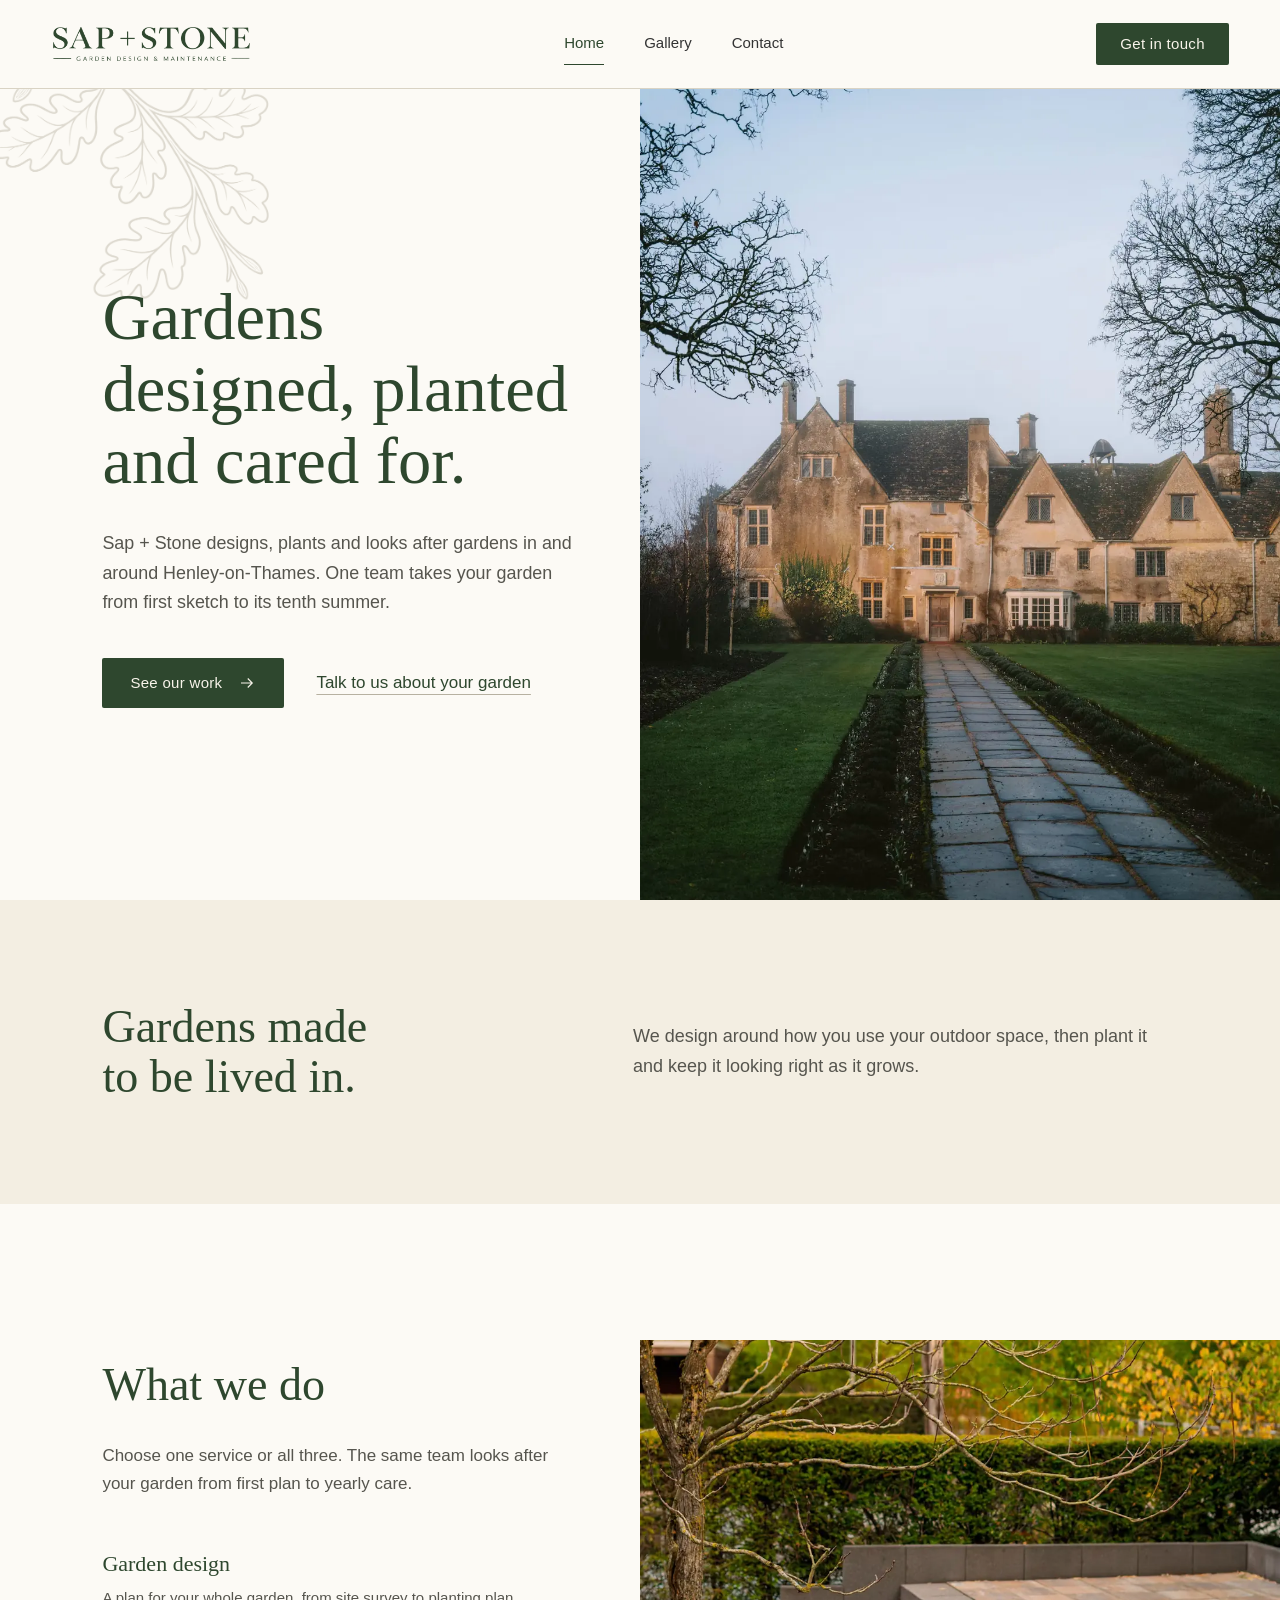
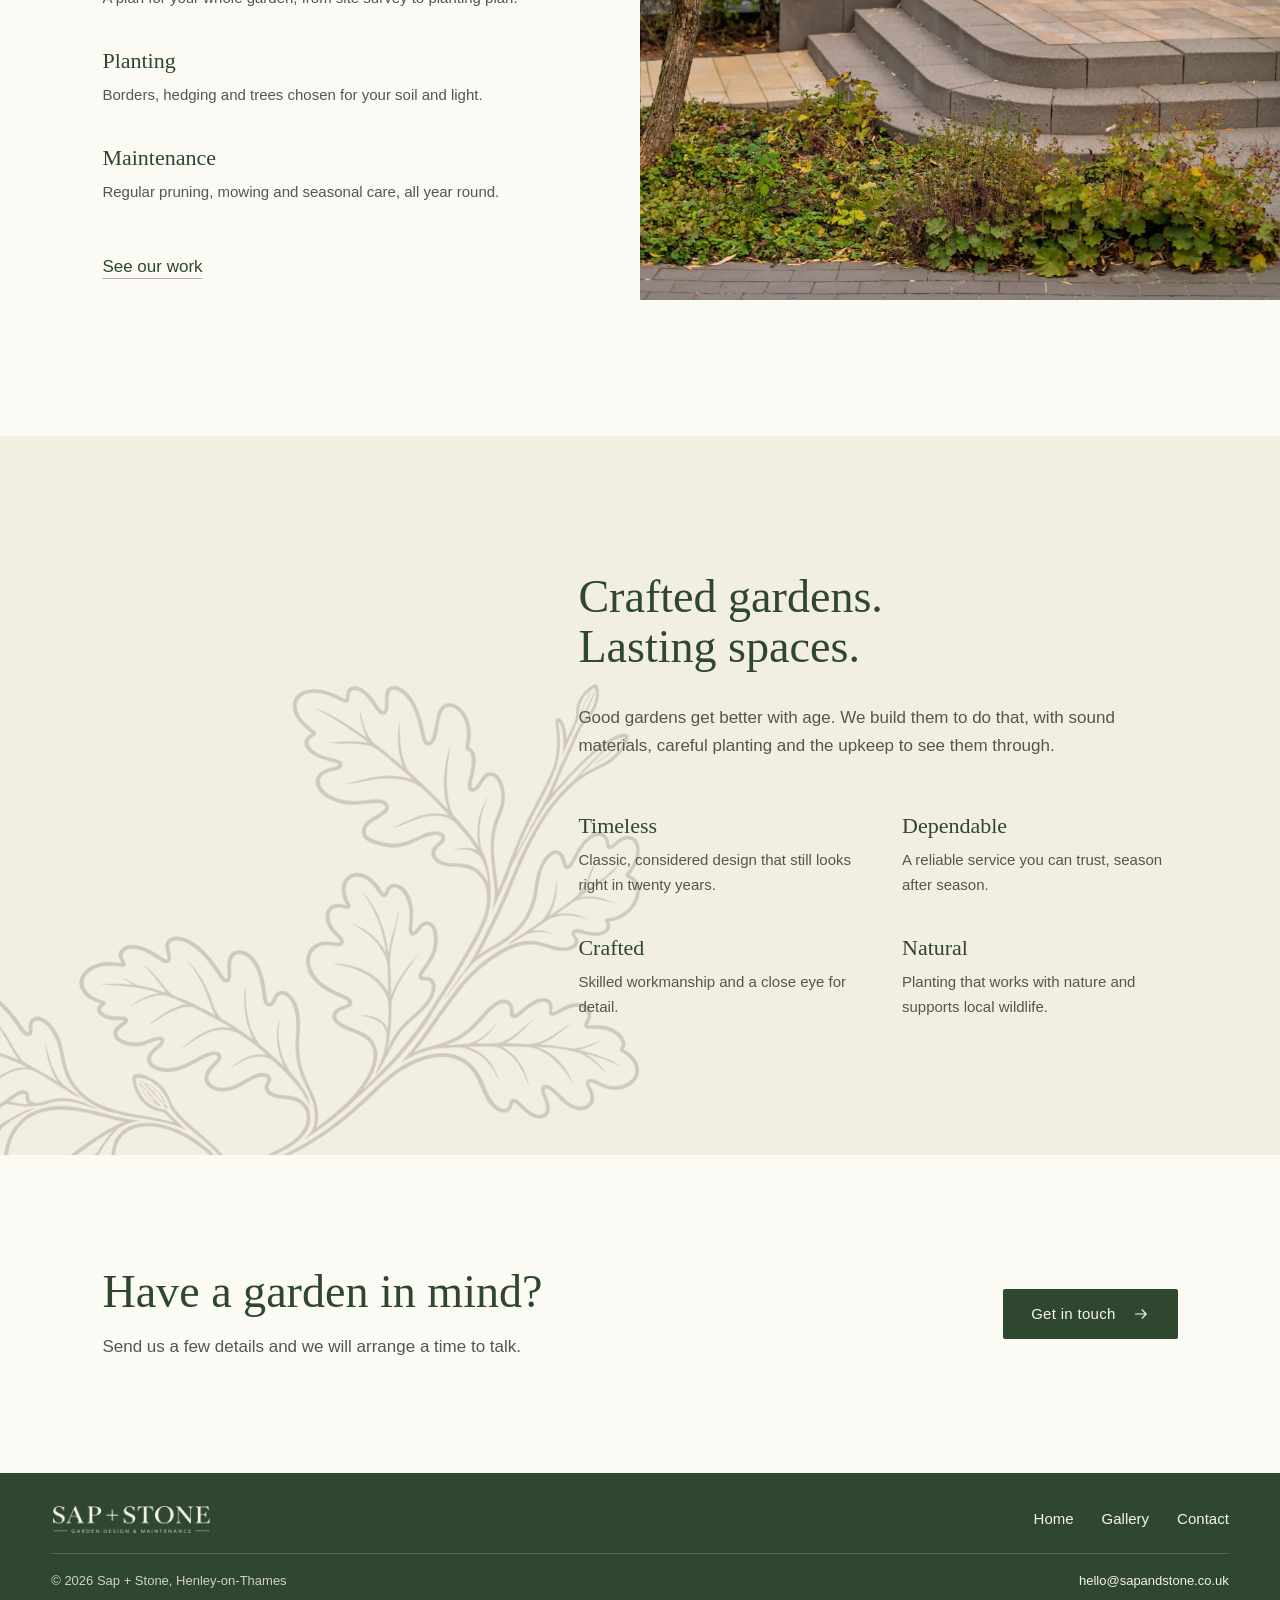
==== commit 935998d6: "Split into separate pages and tidy code to the build standards - Gallery and Contact move to pages/g" ====
--- a/index.html
+++ b/index.html
@@ -7,244 +7,113 @@
 <meta name="referrer" content="strict-origin-when-cross-origin">
 <title>Sap + Stone | Garden design and maintenance</title>
 <meta name="description" content="Sap + Stone designs, plants and looks after gardens in and around Henley-on-Thames, Oxfordshire.">
+<link rel="icon" href="assets/images/favicon.png" type="image/png">
 <link rel="preconnect" href="https://fonts.googleapis.com">
 <link rel="preconnect" href="https://fonts.gstatic.com" crossorigin>
 <link rel="stylesheet" href="https://fonts.googleapis.com/css2?family=Libre+Bodoni:wght@500&amp;family=Montserrat:wght@300;400;500&amp;display=swap">
-<script src="js/main.js"></script>
 <link rel="stylesheet" href="css/styles.css">
+<script src="js/main.js" defer></script>
 </head>
 <body>
 <a class="skip" href="#content">Skip to content</a>
 
 <header class="site-header">
-  <div class="wrap">
-    <a href="#home" aria-label="Sap + Stone, garden design and maintenance. Home"><span class="brand-mark" aria-hidden="true"></span></a>
+  <div class="page-width">
+    <a href="index.html" aria-label="Sap + Stone, garden design and maintenance. Home"><span class="brand-mark" aria-hidden="true"></span></a>
     <nav class="site-nav" aria-label="Main">
       <ul>
-        <li><a href="#home" data-nav="home">Home</a></li>
-        <li><a href="#gallery" data-nav="gallery">Gallery</a></li>
-        <li><a href="#contact" data-nav="contact">Contact</a></li>
+        <li><a href="index.html" aria-current="page">Home</a></li>
+        <li><a href="pages/gallery.html">Gallery</a></li>
+        <li><a href="pages/contact.html">Contact</a></li>
       </ul>
     </nav>
-    <a class="btn header-cta" href="#contact">Get in touch</a>
+    <a class="btn header-cta" href="pages/contact.html">Get in touch</a>
   </div>
 </header>
 
 <main id="content" tabindex="-1">
 
-  <!-- Home -->
-  <div id="home" data-page="home" data-title="Sap + Stone | Garden design and maintenance" class="is-active">
-    <section class="hero" aria-labelledby="home-title">
-      <div class="hero-copy">
-        <span class="leaf" aria-hidden="true"></span>
-        <h1 id="home-title" tabindex="-1">Gardens designed, planted and cared for.</h1>
-        <p class="lede">Sap + Stone designs, plants and looks after gardens in and around Henley-on-Thames. One team takes your garden from first sketch to its tenth summer.</p>
-        <div class="hero-actions">
-          <a class="btn" href="#gallery">See our work
-            <svg viewBox="0 0 24 24" fill="none" stroke="currentColor" stroke-width="1.5" aria-hidden="true"><path d="M4 12h15M13 6l6 6-6 6"/></svg>
-          </a>
-          <a class="text-link" href="#contact">Talk to us about your garden</a>
-        </div>
-      </div>
-      <figure class="photo">
-        <div class="frame"><img class="photo-house" src="assets/images/house.webp" width="1100" height="1467" alt="A stone manor house at dawn, with a flagstone path between lawns and low hedging leading to the front door" fetchpriority="high"></div>
-      </figure>
-    </section>
-
-    <section class="intro band" aria-labelledby="intro-title">
-      <div class="wrap">
-        <h2 id="intro-title">Gardens made to be lived in.</h2>
-        <p>We design around how you use your outdoor space, then plant it and keep it looking right as it grows.</p>
-      </div>
-    </section>
-
-    <section class="services" aria-labelledby="services-title">
-      <div class="wrap">
-        <div class="services-copy">
-          <h2 id="services-title">What we do</h2>
-          <p>Choose one service or all three. The same team looks after your garden from first plan to yearly care.</p>
-          <dl class="values values-single">
-            <div><dt>Garden design</dt><dd>A plan for your whole garden, from site survey to planting plan.</dd></div>
-            <div><dt>Planting</dt><dd>Borders, hedging and trees chosen for your soil and light.</dd></div>
-            <div><dt>Maintenance</dt><dd>Regular pruning, mowing and seasonal care, all year round.</dd></div>
-          </dl>
-          <a class="text-link" href="#gallery">See our work</a>
-        </div>
-        <figure class="photo services-photo">
-          <div class="frame"><img class="photo-steps" src="assets/images/steps.webp" width="1000" height="1500" alt="Curved stone steps up to a paved terrace, framed by a clipped hedge, a young tree and low autumn planting" loading="lazy"></div>
-        </figure>
-      </div>
-    </section>
-
-    <section class="approach band" aria-labelledby="approach-title">
+  <section class="hero" aria-labelledby="home-title">
+    <div class="hero-copy">
       <span class="leaf" aria-hidden="true"></span>
-      <div class="wrap">
-        <div class="approach-copy">
-          <h2 id="approach-title">Crafted gardens. Lasting spaces.</h2>
-          <p>Good gardens get better with age. We build them to do that, with sound materials, careful planting and the upkeep to see them through.</p>
-          <dl class="values">
-            <div><dt>Timeless</dt><dd>Classic, considered design that still looks right in twenty years.</dd></div>
-            <div><dt>Dependable</dt><dd>A reliable service you can trust, season after season.</dd></div>
-            <div><dt>Crafted</dt><dd>Skilled workmanship and a close eye for detail.</dd></div>
-            <div><dt>Natural</dt><dd>Planting that works with nature and supports local wildlife.</dd></div>
-          </dl>
-        </div>
-      </div>
-    </section>
-
-    <section class="closing" aria-labelledby="home-closing-title">
-      <div class="wrap">
-        <div>
-          <h2 id="home-closing-title">Have a garden in mind?</h2>
-          <p>Send us a few details and we will arrange a time to talk.</p>
-        </div>
-        <a class="btn" href="#contact">Get in touch
+      <h1 id="home-title">Gardens designed, planted and cared for.</h1>
+      <p class="lede">Sap + Stone designs, plants and looks after gardens in and around Henley-on-Thames. One team takes your garden from first sketch to its tenth summer.</p>
+      <div class="hero-actions">
+        <a class="btn" href="pages/gallery.html">See our work
           <svg viewBox="0 0 24 24" fill="none" stroke="currentColor" stroke-width="1.5" aria-hidden="true"><path d="M4 12h15M13 6l6 6-6 6"/></svg>
         </a>
+        <a class="text-link" href="pages/contact.html">Talk to us about your garden</a>
       </div>
-    </section>
-  </div>
+    </div>
+    <figure class="photo">
+      <div class="photo-frame"><img class="photo-house" src="assets/images/house.webp" width="1100" height="1467" alt="A stone manor house at dawn, with a flagstone path between lawns and low hedging leading to the front door" fetchpriority="high"></div>
+    </figure>
+  </section>
 
-  <!-- Gallery -->
-  <div id="gallery" data-page="gallery" data-title="Our work | Sap + Stone">
-    <section class="page-head" aria-labelledby="gallery-title">
-      <span class="leaf" aria-hidden="true"></span>
-      <div class="wrap">
-        <h1 id="gallery-title" tabindex="-1">Our work.</h1>
-        <p class="lede">A selection of gardens we have designed, planted and continue to look after.</p>
+  <section class="intro band" aria-labelledby="intro-title">
+    <div class="page-width">
+      <h2 id="intro-title">Gardens made to be lived in.</h2>
+      <p>We design around how you use your outdoor space, then plant it and keep it looking right as it grows.</p>
+    </div>
+  </section>
+
+  <section class="services" aria-labelledby="services-title">
+    <div class="page-width">
+      <div class="services-copy">
+        <h2 id="services-title">What we do</h2>
+        <p>Choose one service or all three. The same team looks after your garden from first plan to yearly care.</p>
+        <dl class="values values-single">
+          <div><dt>Garden design</dt><dd>A plan for your whole garden, from site survey to planting plan.</dd></div>
+          <div><dt>Planting</dt><dd>Borders, hedging and trees chosen for your soil and light.</dd></div>
+          <div><dt>Maintenance</dt><dd>Regular pruning, mowing and seasonal care, all year round.</dd></div>
+        </dl>
+        <a class="text-link" href="pages/gallery.html">See our work</a>
       </div>
-    </section>
+      <figure class="photo services-photo">
+        <div class="photo-frame"><img class="photo-steps" src="assets/images/steps.webp" width="1000" height="1500" alt="Curved stone steps up to a paved terrace, framed by a clipped hedge, a young tree and low autumn planting" loading="lazy"></div>
+      </figure>
+    </div>
+  </section>
 
-    <section class="gallery-section band" aria-label="Garden photographs">
-      <div class="wrap">
-        <ul class="gallery">
-          <li class="g-wide">
-            <figure class="photo">
-              <div class="frame"><img class="g1" src="assets/images/gallery-terraces.webp" width="1000" height="750" alt="Wide stone steps up to a paved terrace with a table and chairs, set among raised planting beds and trees" loading="lazy"></div>
-              <figcaption><strong>Garden spaces</strong><span>Terraces</span></figcaption>
-            </figure>
-          </li>
-          <li class="g-narrow">
-            <figure class="photo">
-              <div class="frame"><img class="g2" src="assets/images/gallery-walled-garden.webp" width="800" height="840" alt="A gravel path through deep borders of catmint leading to an arched gate in an old walled garden" loading="lazy"></div>
-              <figcaption><strong>The walled garden</strong><span>Planting</span></figcaption>
-            </figure>
-          </li>
-          <li class="g-full">
-            <figure class="photo">
-              <div class="frame"><img class="g3" src="assets/images/gallery-quiet-corner.webp" width="1360" height="745" alt="A small seating area with a bistro table and chair, framed by a yew hedge and red and purple berberis" loading="lazy"></div>
-              <figcaption><strong>A quiet corner</strong><span>Seating areas</span></figcaption>
-            </figure>
-          </li>
-          <li class="g-narrow">
-            <figure class="photo">
-              <div class="frame"><img class="g4" src="assets/images/gallery-hydrangea-steps.webp" width="800" height="840" alt="Rough stone steps climbing between banks of blue and purple hydrangeas" loading="lazy"></div>
-              <figcaption><strong>Hydrangea steps</strong><span>Stonework</span></figcaption>
-            </figure>
-          </li>
-          <li class="g-wide">
-            <figure class="photo">
-              <div class="frame"><img class="g5" src="assets/images/gallery-yew-avenue.webp" width="1000" height="750" alt="A lawn avenue lined with clipped yew topiary and borders of late-summer flowers" loading="lazy"></div>
-              <figcaption><strong>Yew avenue</strong><span>Maintenance</span></figcaption>
-            </figure>
-          </li>
-        </ul>
+  <section class="approach band" aria-labelledby="approach-title">
+    <span class="leaf" aria-hidden="true"></span>
+    <div class="page-width">
+      <div class="approach-copy">
+        <h2 id="approach-title">Crafted gardens. Lasting spaces.</h2>
+        <p>Good gardens get better with age. We build them to do that, with sound materials, careful planting and the upkeep to see them through.</p>
+        <dl class="values">
+          <div><dt>Timeless</dt><dd>Classic, considered design that still looks right in twenty years.</dd></div>
+          <div><dt>Dependable</dt><dd>A reliable service you can trust, season after season.</dd></div>
+          <div><dt>Crafted</dt><dd>Skilled workmanship and a close eye for detail.</dd></div>
+          <div><dt>Natural</dt><dd>Planting that works with nature and supports local wildlife.</dd></div>
+        </dl>
       </div>
-    </section>
+    </div>
+  </section>
 
-    <section class="closing" aria-labelledby="gallery-closing-title">
-      <div class="wrap">
-        <div>
-          <h2 id="gallery-closing-title">Let&rsquo;s make something worth coming home to.</h2>
-        </div>
-        <a class="btn" href="#contact">Start a conversation
-          <svg viewBox="0 0 24 24" fill="none" stroke="currentColor" stroke-width="1.5" aria-hidden="true"><path d="M4 12h15M13 6l6 6-6 6"/></svg>
-        </a>
+  <section class="closing" aria-labelledby="home-closing-title">
+    <div class="page-width">
+      <div>
+        <h2 id="home-closing-title">Have a garden in mind?</h2>
+        <p>Send us a few details and we will arrange a time to talk.</p>
       </div>
-    </section>
-  </div>
-
-  <!-- Contact -->
-  <div id="contact" data-page="contact" data-title="Contact | Sap + Stone">
-    <section class="page-head" aria-labelledby="contact-title">
-      <span class="leaf" aria-hidden="true"></span>
-      <div class="wrap">
-        <h1 id="contact-title" tabindex="-1">Let&rsquo;s talk about your garden.</h1>
-        <p class="lede">Whether you have a clear plan or just a feeling that the garden could be better, we would like to hear from you.</p>
-      </div>
-    </section>
-
-    <section class="contact-section band" aria-label="Contact details and enquiry form">
-      <div class="wrap">
-        <div class="contact-aside">
-          <h2>A personal approach, from the first hello.</h2>
-          <dl class="details">
-            <div><dt>Telephone</dt><dd><a href="tel:+441491123456">01491 123 456</a></dd></div>
-            <div><dt>Email</dt><dd><a href="mailto:hello@sapandstone.co.uk">hello@sapandstone.co.uk</a></dd></div>
-            <div><dt>Area covered</dt><dd>Henley-on-Thames and nearby Oxfordshire</dd></div>
-          </dl>
-        </div>
-
-        <!-- TODO: set data-endpoint to the form handler (Formspree, Netlify Forms or your own) and add its origin to connect-src in the CSP. -->
-        <form class="enquiry" id="enquiry" data-endpoint="" novalidate aria-label="Send an enquiry">
-          <div class="field">
-            <label for="f-name">Your name <small>(required)</small></label>
-            <input id="f-name" name="name" type="text" autocomplete="name" required maxlength="100" aria-describedby="f-name-error">
-            <p class="error" id="f-name-error"></p>
-          </div>
-          <div class="field">
-            <label for="f-email">Email address <small>(required)</small></label>
-            <input id="f-email" name="email" type="email" autocomplete="email" required maxlength="254" placeholder="you@example.com" aria-describedby="f-email-error">
-            <p class="error" id="f-email-error"></p>
-          </div>
-          <div class="field">
-            <label for="f-phone">Phone number <small>(optional)</small></label>
-            <input id="f-phone" name="phone" type="tel" autocomplete="tel" maxlength="20" pattern="[0-9 +()]{7,20}" aria-describedby="f-phone-error">
-            <p class="error" id="f-phone-error"></p>
-          </div>
-          <div class="field">
-            <label for="f-location">Project location</label>
-            <input id="f-location" name="location" type="text" autocomplete="postal-code" maxlength="80" placeholder="Town or postcode">
-          </div>
-          <div class="field full">
-            <label for="f-service">How can we help?</label>
-            <select id="f-service" name="service">
-              <option value="">Choose a service</option>
-              <option>Garden design</option>
-              <option>Planting</option>
-              <option>Maintenance</option>
-              <option>Not sure yet</option>
-            </select>
-          </div>
-          <div class="field full">
-            <label for="f-message">Tell us about your garden <small>(required)</small></label>
-            <textarea id="f-message" name="message" required minlength="10" maxlength="2000" placeholder="Size, what you like, what you would change" aria-describedby="f-message-error"></textarea>
-            <p class="error" id="f-message-error"></p>
-          </div>
-          <div class="form-foot">
-            <button class="btn" type="submit">Send enquiry
-              <svg viewBox="0 0 24 24" fill="none" stroke="currentColor" stroke-width="1.5" aria-hidden="true"><path d="M4 12h15M13 6l6 6-6 6"/></svg>
-            </button>
-            <p>We only use your details to reply to your enquiry.</p>
-          </div>
-          <p class="form-status" id="form-status" role="status" aria-live="polite"></p>
-          <p class="visually-hidden" id="field-alert" aria-live="polite"></p>
-        </form>
-      </div>
-    </section>
-  </div>
+      <a class="btn" href="pages/contact.html">Get in touch
+        <svg viewBox="0 0 24 24" fill="none" stroke="currentColor" stroke-width="1.5" aria-hidden="true"><path d="M4 12h15M13 6l6 6-6 6"/></svg>
+      </a>
+    </div>
+  </section>
 
 </main>
 
 <footer class="site-footer">
-  <div class="wrap">
+  <div class="page-width">
     <div class="footer-top">
-      <a href="#home" aria-label="Sap + Stone. Home"><span class="brand-mark" aria-hidden="true"></span></a>
+      <a href="index.html" aria-label="Sap + Stone. Home"><span class="brand-mark" aria-hidden="true"></span></a>
       <nav class="footer-nav" aria-label="Footer">
         <ul>
-          <li><a href="#home">Home</a></li>
-          <li><a href="#gallery">Gallery</a></li>
-          <li><a href="#contact">Contact</a></li>
+          <li><a href="index.html">Home</a></li>
+          <li><a href="pages/gallery.html">Gallery</a></li>
+          <li><a href="pages/contact.html">Contact</a></li>
         </ul>
       </nav>
     </div>
--- a/css/styles.css
+++ b/css/styles.css
@@ -9,13 +9,20 @@
   --charcoal: #333333;
   --muted: #56554e;
   --rule: #d9d3c4;
+  --error: #9a3b2c;
 
   --serif: "Libre Bodoni", "Didot", "Bodoni 72", Georgia, serif;
   --sans: "Montserrat", "Helvetica Neue", Arial, sans-serif;
 
   --gutter: clamp(20px, 5vw, 48px);
-  --max: 1200px;
+  /* Side padding for page content, and the wider one the header and footer use. */
+  --page-pad: max(var(--gutter), 8vw);
+  --edge-pad: max(var(--gutter), 4vw);
+  /* Space between copy and a photo that runs to the screen edge. */
+  --copy-gap: clamp(40px, 5vw, 96px);
   --section: clamp(72px, 11vw, 136px);
+  --section-sm: clamp(56px, 7vw, 96px);
+  --header-height: 88px;
 
   --logo: url("../assets/images/logo.png");
   --logo-light: url("../assets/images/logo-light.png");
@@ -52,22 +59,12 @@
 h1 { font-size: clamp(2.5rem, 5.2vw, 4.25rem); }
 h2 { font-size: clamp(2rem, 3.6vw, 3rem); }
 h3 { font-size: clamp(1.5rem, 2.2vw, 1.875rem); }
-h1:focus { outline: none; }
 
 p { margin: 0; }
 a { color: inherit; }
 img { display: block; max-width: 100%; height: auto; }
 
-.wrap {
-  width: 100%;
-  max-width: calc(var(--max) + var(--gutter) * 2);
-  margin: 0 auto;
-  padding: 0 var(--gutter);
-}
-/* Desktop: content uses the same side padding as the hero copy instead of a fixed max width. */
-@media (min-width: 961px) {
-  .wrap { max-width: none; padding-inline: max(var(--gutter), 8vw); }
-}
+.page-width { padding: 0 var(--page-pad); }
 
 .lede { font-size: clamp(1.0625rem, 1.4vw, 1.1875rem); color: var(--muted); max-width: 34em; }
 
@@ -94,7 +91,7 @@
 
 :focus-visible { outline: 2px solid var(--forest); outline-offset: 3px; }
 
-/* Brand artwork is pre-coloured PNGs, so it also shows when index.html is opened straight from disk. */
+/* Brand artwork is pre-coloured PNGs, so it also shows when a page is opened straight from disk. */
 .brand-mark {
   display: block;
   width: 200px;
@@ -145,12 +142,13 @@
   border-bottom: 1px solid var(--rule);
   background: var(--paper);
 }
-.site-header .wrap {
+.site-header .page-width {
   display: flex;
   align-items: center;
   justify-content: space-between;
   gap: 24px;
-  min-height: 88px;
+  min-height: var(--header-height);
+  padding-inline: var(--edge-pad);
 }
 .site-nav ul {
   display: flex;
@@ -172,112 +170,67 @@
 .site-nav a:hover { border-bottom-color: var(--stone); }
 .site-nav a[aria-current="page"] { color: var(--forest); font-weight: 500; border-bottom-color: var(--forest); }
 
-.header-cta { padding: 12px 22px; }
-
-/* Desktop: header and footer run wider than the content, closer to the screen edges. */
-@media (min-width: 961px) {
-  .site-header .wrap, .site-footer .wrap { max-width: none; padding-inline: max(var(--gutter), 4vw); }
-}
-
-/* Pages */
-.js [data-page]:not(.is-active) { display: none; }
+.header-cta { padding: 12px 24px; }
 
 section { position: relative; isolation: isolate; }
 .band { background: var(--band); }
 
-/* Photo placeholders. Swap each .ph for <img src="..." alt="..."> and the frame keeps its shape. */
 .photo { margin: 0; }
-.photo .frame { position: relative; overflow: hidden; background: #e8e2d4; }
-.photo .frame > img, .photo .frame > .ph { width: 100%; height: 100%; object-fit: cover; }
+.photo-frame { position: relative; overflow: hidden; background: #e8e2d4; }
+.photo-frame > img { width: 100%; height: 100%; object-fit: cover; }
 .photo-house { object-position: 50% 62%; }
 .photo-steps { object-position: 50% 95%; }
-.g3 { object-position: 50% 45%; }
-.ph {
-  display: grid;
-  place-items: center;
-  padding: 24px;
-  text-align: center;
-  font-size: 0.875rem;
-  color: var(--muted);
-  background:
-    linear-gradient(135deg, transparent 49.8%, rgba(183, 177, 161, 0.45) 50%, transparent 50.2%),
-    linear-gradient(45deg, transparent 49.8%, rgba(183, 177, 161, 0.45) 50%, transparent 50.2%),
-    #e8e2d4;
-}
-.ph span { background: #e8e2d4; padding: 6px 12px; }
-
-/* Home: hero */
+.photo-quiet-corner { object-position: 50% 45%; }
+
+/* Home: hero. The photo runs from the centre of the page to the right edge, and the
+   copy is centred in the screen height. */
 .hero {
   display: grid;
-  grid-template-columns: minmax(0, 5fr) minmax(0, 6fr);
-  align-items: center;
-  gap: clamp(40px, 6vw, 96px);
-  padding-left: max(var(--gutter), calc((100vw - var(--max)) / 2));
+  grid-template-columns: minmax(0, 1fr) 50vw;
+  align-items: center;
+  /* Less the header's 1px bottom border. */
+  min-height: calc(100vh - var(--header-height) - 1px);
+  padding-left: var(--page-pad);
   overflow: hidden;
 }
-.hero-copy { padding: var(--section) 0; position: relative; z-index: 1; }
+.hero-copy { padding: 64px var(--copy-gap) 64px 0; }
 .hero-copy h1 { margin-bottom: 32px; max-width: 11em; }
 .hero-copy .lede { margin-bottom: 40px; }
 .hero-actions { display: flex; flex-wrap: wrap; align-items: center; gap: 24px 32px; }
 .hero .photo { align-self: stretch; }
-.hero .photo .frame { height: 100%; min-height: 560px; }
-.hero .leaf { width: 260px; top: -40px; left: -90px; opacity: 0.45; transform: scaleX(-1); }
-
-/* Desktop hero: photo runs from the centre of the page to the right edge,
-   copy sits further left and is centred in the screen height. */
-@media (min-width: 961px) {
-  .hero {
-    grid-template-columns: minmax(0, 1fr) 50vw;
-    gap: 0;
-    min-height: calc(100vh - 89px);
-    padding-left: max(var(--gutter), 8vw);
-  }
-  .hero-copy { padding: 64px clamp(40px, 5vw, 96px) 64px 0; }
-  /* Keep the tall photo from setting the hero height; it fills whatever the copy needs. */
-  .hero .photo .frame > img { position: absolute; inset: 0; }
-  /* Leaf grows out of the top-left corner of the hero, just under the header. */
-  .hero-copy { position: static; }
-  /* Flipped vertically so the leaf's cut edge tucks under the header; nudged up and partly off the left edge. */
-  .hero .leaf { width: clamp(380px, 30vw, 600px); top: -40px; left: 0; transform: translateX(-30%) scaleY(-1); }
-}
+.hero .photo-frame { height: 100%; min-height: 560px; }
+/* Keep the tall photo from setting the hero height; it fills whatever the copy needs. */
+.hero .photo-frame > img { position: absolute; inset: 0; }
+/* The leaf grows from the hero's top-left corner, flipped so its cut edge tucks under the header. */
+.hero .leaf { width: clamp(380px, 30vw, 600px); top: -40px; left: 0; opacity: 0.45; transform: translateX(-30%) scaleY(-1); }
 
 /* Home: intro */
 .intro { padding: clamp(56px, 8vw, 104px) 0; }
-.intro .wrap {
+.intro .page-width {
   display: grid;
   grid-template-columns: minmax(0, 5fr) minmax(0, 6fr);
   gap: 48px clamp(40px, 6vw, 96px);
-  align-items: end;
-}
-.intro p { color: var(--muted); font-size: 1.125rem; max-width: 32em; }
-@media (min-width: 961px) {
-  .intro .wrap { align-items: center; }
-  /* Paragraph keeps its width and left alignment but its right edge meets the right padding. */
-  .intro p { justify-self: end; }
-}
-
-/* Home: services. Same text pattern as the approach section below, mirrored so the photo sits right. */
-.services { padding: var(--section) 0; }
-.services .wrap {
-  display: grid;
-  grid-template-columns: minmax(0, 6fr) minmax(0, 5fr);
-  gap: 48px clamp(48px, 7vw, 112px);
-  align-items: center;
-}
+  align-items: center;
+}
+/* Keeps its width and left alignment, but its right edge meets the right padding. */
+.intro p { justify-self: end; color: var(--muted); font-size: 1.125rem; max-width: 32em; }
+
+/* Home: services. Same photo treatment as the hero. */
+.services { padding: var(--section) 0; overflow: hidden; }
+.services .page-width {
+  display: grid;
+  grid-template-columns: minmax(0, 1fr) 50vw;
+  align-items: center;
+  padding-right: 0;
+}
+.services-copy { padding-right: var(--copy-gap); }
 .services-copy h2 { margin-bottom: 32px; max-width: 12em; }
 .services-copy > p { color: var(--muted); max-width: 32em; margin-bottom: 48px; }
-.services-photo .frame { aspect-ratio: 4 / 5; }
-@media (min-width: 961px) {
-  /* Photo runs from the centre of the page to the right edge, like the hero. */
-  .services { overflow: hidden; }
-  .services .wrap { grid-template-columns: minmax(0, 1fr) 50vw; gap: 0; padding-right: 0; }
-  .services-copy { padding-right: clamp(40px, 5vw, 96px); }
-  .services-photo .frame { aspect-ratio: auto; height: clamp(560px, 42vw, 800px); }
-}
+.services-photo .photo-frame { height: clamp(560px, 42vw, 800px); }
 
 /* Home: approach */
 .approach { padding: var(--section) 0; overflow: hidden; }
-.approach .wrap { display: grid; grid-template-columns: minmax(0, 5fr) minmax(0, 7fr); gap: 48px; }
+.approach .page-width { display: grid; grid-template-columns: minmax(0, 5fr) minmax(0, 7fr); gap: 48px; }
 .approach-copy { grid-column: 2; position: relative; z-index: 1; }
 .approach-copy h2 { margin-bottom: 32px; max-width: 12em; }
 .approach-copy > p { color: var(--muted); max-width: 32em; margin-bottom: 48px; }
@@ -294,26 +247,20 @@
 .values dd { margin: 0; color: var(--muted); font-size: 0.9375rem; }
 
 /* Closing call to action, shared by home and gallery */
-.closing { padding: clamp(64px, 9vw, 112px) 0; border-top: 1px solid var(--rule); }
-.closing .wrap { display: flex; flex-wrap: wrap; align-items: flex-end; justify-content: space-between; gap: 32px 48px; }
+.closing { padding: clamp(64px, 9vw, 112px) 0; }
+.closing .page-width { display: flex; flex-wrap: wrap; align-items: center; justify-content: space-between; gap: 32px 48px; }
 .closing h2 { max-width: 14em; }
 .closing p { color: var(--muted); margin-top: 16px; }
-@media (min-width: 961px) {
-  .closing { border-top: 0; }
-  .closing .wrap { align-items: center; }
-}
 
 /* Inner page headings */
 .page-head { padding: var(--section) 0 clamp(56px, 7vw, 88px); overflow: hidden; }
 .page-head h1 { margin-bottom: 24px; max-width: 12em; }
 .page-head .leaf { width: 340px; top: -60px; right: -80px; opacity: 0.5; transform: rotate(180deg) scaleX(-1); }
-/* Desktop contact page: leaf sits lower and further in so more of it shows. */
-@media (min-width: 961px) {
-  #contact .page-head .leaf { top: 0; right: 40px; }
-}
+/* Contact: leaf sits lower and further in so more of it shows. */
+.page-head-contact .leaf { top: 0; right: 40px; }
 
 /* Gallery */
-.gallery-section { padding: clamp(56px, 7vw, 96px) 0 var(--section); }
+.gallery-section { padding: var(--section-sm) 0 var(--section); }
 .gallery {
   display: grid;
   grid-template-columns: repeat(12, minmax(0, 1fr));
@@ -333,19 +280,14 @@
 .gallery figcaption strong { font-size: 1.375rem; line-height: 1.3; color: var(--forest); }
 .gallery figcaption span { font-size: 0.875rem; color: var(--muted); white-space: nowrap; }
 .g-wide { grid-column: span 7; }
-.g-wide .frame { aspect-ratio: 4 / 3; }
 .g-narrow { grid-column: span 5; }
-.g-narrow .frame { aspect-ratio: 20 / 21; }
 .g-full { grid-column: 1 / -1; }
-.g-full .frame { aspect-ratio: 21 / 9; }
-/* Desktop: every gallery photo is the same height, whatever its width. */
-@media (min-width: 961px) {
-  .gallery .frame { aspect-ratio: auto; height: clamp(380px, 30vw, 500px); }
-}
+/* Every photo is the same height, whatever its width. */
+.gallery .photo-frame { height: clamp(380px, 30vw, 500px); }
 
 /* Contact */
-.contact-section { padding: clamp(56px, 7vw, 96px) 0 var(--section); }
-.contact-section .wrap {
+.contact-section { padding: var(--section-sm) 0 var(--section); }
+.contact-section .page-width {
   display: grid;
   grid-template-columns: minmax(0, 4fr) minmax(0, 7fr);
   gap: 64px clamp(48px, 7vw, 112px);
@@ -370,7 +312,7 @@
   background: var(--paper);
   border: 1px solid var(--moss);
   border-radius: 2px;
-  padding: 14px 16px;
+  padding: 16px;
   transition: border-color 0.2s ease;
 }
 .field textarea { min-height: 160px; resize: vertical; }
@@ -386,10 +328,9 @@
 .field input:hover, .field select:hover, .field textarea:hover { border-color: var(--forest); }
 /* Outline as well as the border change, so focus stands out at more than 3:1. */
 .field input:focus, .field select:focus, .field textarea:focus { outline: 2px solid var(--forest); outline-offset: 2px; border-color: var(--forest); }
-.field [aria-invalid="true"] { border-color: #9a3b2c; }
-.error { font-size: 0.875rem; color: #9a3b2c; min-height: 0; }
+.field [aria-invalid="true"] { border-color: var(--error); }
+.error { font-size: 0.875rem; color: var(--error); }
 .error:empty { display: none; }
-
 
 .form-foot { grid-column: 1 / -1; display: flex; flex-wrap: wrap; align-items: center; gap: 16px 32px; margin-top: 8px; }
 .form-foot p { font-size: 0.875rem; color: var(--muted); max-width: 26em; }
@@ -398,7 +339,7 @@
 
 /* Footer */
 .site-footer { background: var(--forest); color: var(--ivory); }
-.site-footer .wrap { padding-top: 32px; padding-bottom: 24px; }
+.site-footer .page-width { padding: 32px var(--edge-pad) 24px; }
 .footer-top {
   display: flex;
   flex-wrap: wrap;
@@ -427,30 +368,44 @@
   color: #d4d1c6;
 }
 
-/* Tablet */
+/* Tablet: single column, photos back inside the page width, content padding drops to the gutter. */
 @media (max-width: 960px) {
+  :root { --page-pad: var(--gutter); --edge-pad: var(--gutter); }
   .header-cta { display: none; }
-  .hero { grid-template-columns: 1fr; padding: 0; gap: 0; }
-  .hero-copy { padding: clamp(56px, 10vw, 88px) var(--gutter) 56px; }
-  .hero .photo .frame { aspect-ratio: 4 / 3; height: auto; min-height: 0; }
-  .intro .wrap, .approach .wrap, .contact-section .wrap { grid-template-columns: 1fr; }
-  .intro .wrap { gap: 24px; }
+
+  .hero { grid-template-columns: 1fr; min-height: 0; padding: 0; }
+  .hero-copy { position: relative; z-index: 1; padding: clamp(56px, 10vw, 88px) var(--gutter) 56px; }
+  .hero .photo-frame { aspect-ratio: 4 / 3; height: auto; min-height: 0; }
+  .hero .photo-frame > img { position: static; }
+  .hero .leaf { width: 260px; top: -40px; left: -90px; transform: scaleX(-1); }
+
+  .intro .page-width, .approach .page-width, .contact-section .page-width { grid-template-columns: 1fr; }
+  .intro .page-width { gap: 24px; }
+  .intro p { justify-self: auto; }
+
+  .services .page-width { grid-template-columns: 1fr; gap: 48px; padding-right: var(--page-pad); }
+  .services-copy { padding-right: 0; }
+  .services-photo .photo-frame { aspect-ratio: 4 / 3; height: auto; margin-inline: calc(var(--gutter) * -1); }
+  .photo-steps { object-position: 50% 74%; }
+
   .approach-copy { grid-column: 1; }
   .approach .leaf { width: 420px; left: auto; right: -140px; bottom: -60px; opacity: 0.35; }
-  .services .wrap { grid-template-columns: 1fr; }
-  .services-photo .frame { aspect-ratio: 4 / 3; margin-inline: calc(var(--gutter) * -1); }
-  .photo-steps { object-position: 50% 74%; }
+
+  .closing { border-top: 1px solid var(--rule); }
+  .closing .page-width { align-items: flex-end; }
+
+  .page-head-contact .leaf { top: -60px; right: -80px; }
+
+  .gallery .photo-frame { height: auto; }
+  .g-wide .photo-frame { aspect-ratio: 4 / 3; }
+  .g-narrow .photo-frame { aspect-ratio: 20 / 21; }
+  .g-full .photo-frame { aspect-ratio: 21 / 9; }
 }
 
 /* Phone */
 @media (max-width: 640px) {
   body { font-size: 1rem; }
-  .site-header .wrap { min-height: 72px; gap: 16px; }
-  /* Narrowest phones: nav drops onto its own line so Contact isn't cut off. */
-  @media (max-width: 400px) {
-    .site-header .wrap { flex-wrap: wrap; row-gap: 4px; padding-top: 12px; padding-bottom: 8px; }
-    .site-nav { width: 100%; }
-  }
+  .site-header .page-width { min-height: 72px; gap: 16px; }
   .brand-mark { width: 136px; }
   .site-nav ul { gap: 20px; }
   .site-nav a { font-size: 0.875rem; }
@@ -458,19 +413,25 @@
   .hero-actions .btn { width: 100%; justify-content: space-between; }
   .values { grid-template-columns: 1fr; gap: 24px; }
   .gallery .g-wide, .gallery .g-narrow, .gallery .g-full { grid-column: 1 / -1; }
-  .gallery .frame { aspect-ratio: 4 / 3; margin-inline: calc(var(--gutter) * -1); }
+  .gallery .photo-frame { aspect-ratio: 4 / 3; margin-inline: calc(var(--gutter) * -1); }
   .page-head .leaf { width: 200px; right: -70px; top: -30px; }
   .enquiry { grid-template-columns: 1fr; gap: 24px; }
   .form-foot .btn { width: 100%; justify-content: space-between; }
   .closing .btn { width: 100%; justify-content: space-between; }
-  .site-footer .wrap { padding-top: 24px; padding-bottom: 20px; }
+  .site-footer .page-width { padding-top: 24px; padding-bottom: 20px; }
   .footer-top { padding-bottom: 16px; }
   .footer-top .brand-mark { width: 120px; }
-  .footer-nav ul { gap: 18px; }
+  .footer-nav ul { gap: 20px; }
   .footer-nav a { font-size: 0.875rem; }
   .footer-base { padding-top: 12px; font-size: 0.75rem; }
 }
 
+/* Narrowest phones: the nav drops onto its own line so Contact isn't cut off. */
+@media (max-width: 400px) {
+  .site-header .page-width { flex-wrap: wrap; row-gap: 4px; padding-top: 12px; padding-bottom: 8px; }
+  .site-nav { width: 100%; }
+}
+
 @media (prefers-reduced-motion: reduce) {
   *, *::before, *::after { transition: none !important; }
 }
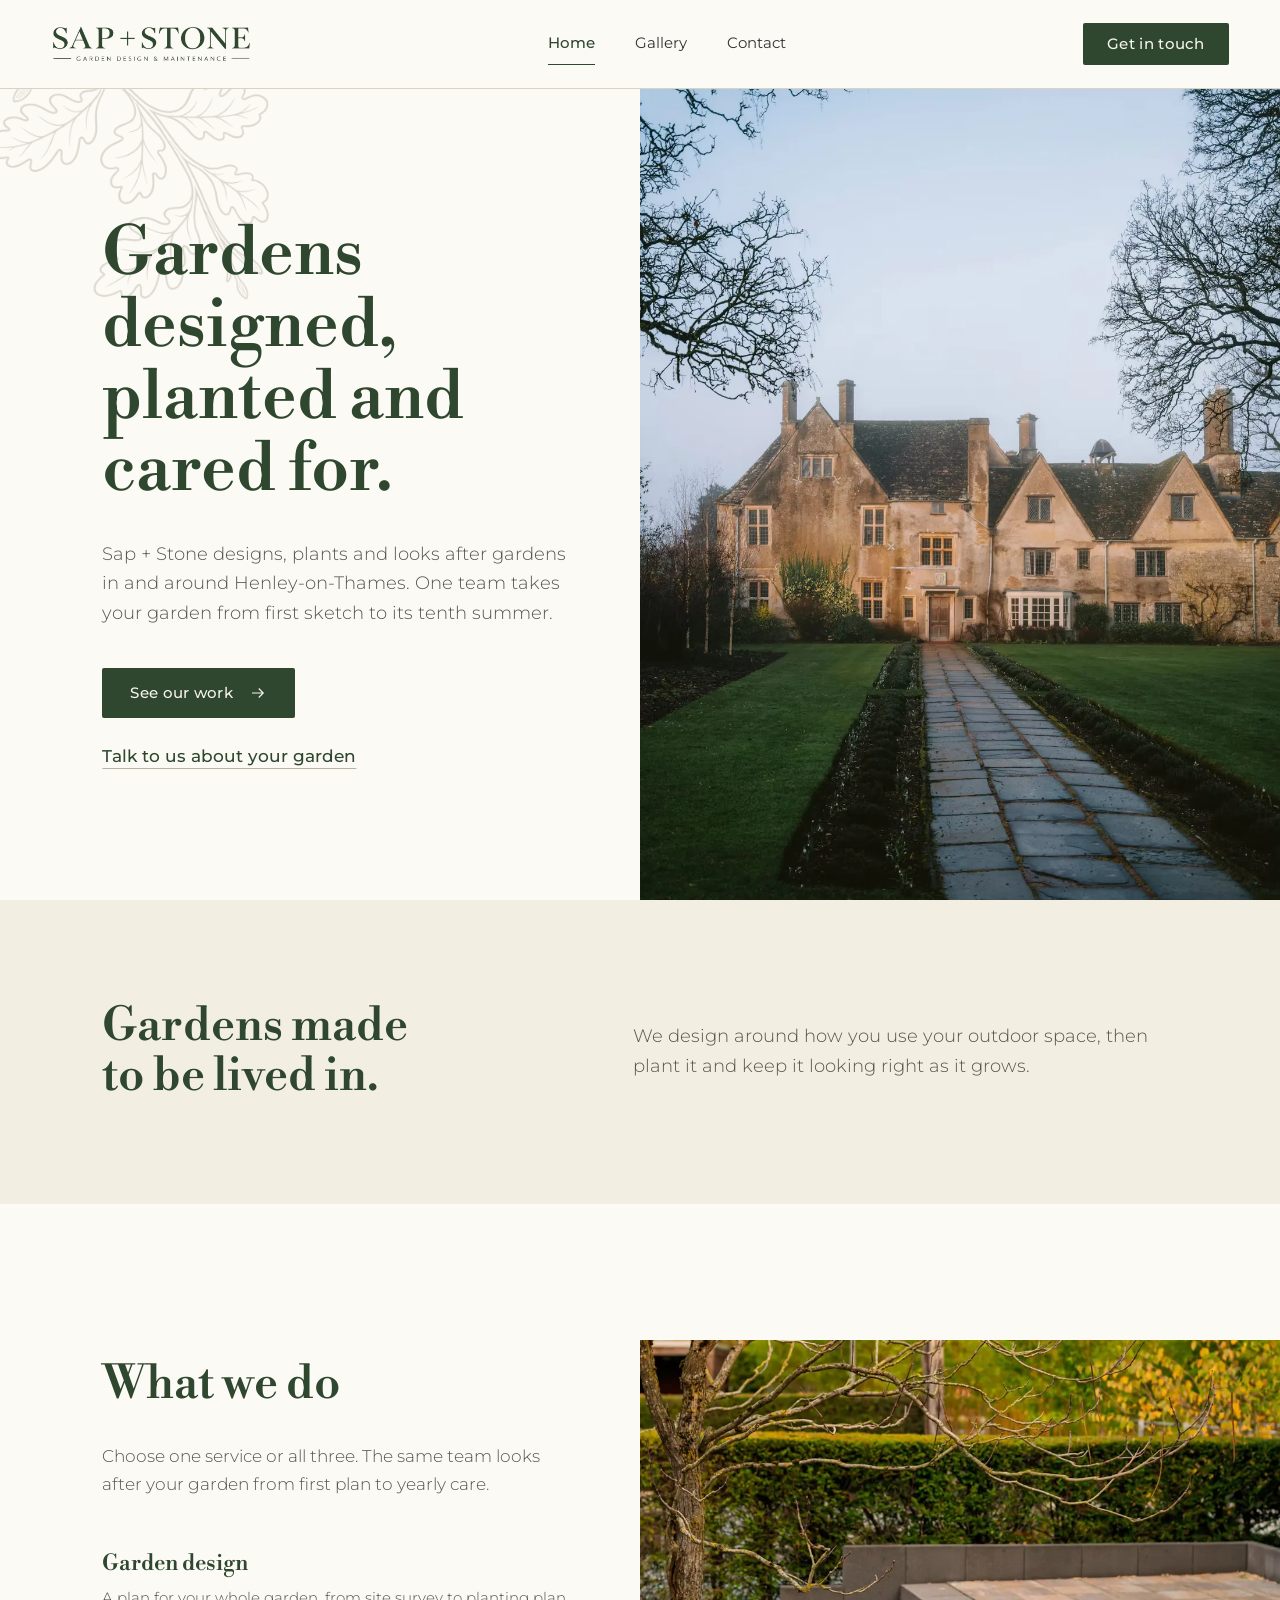
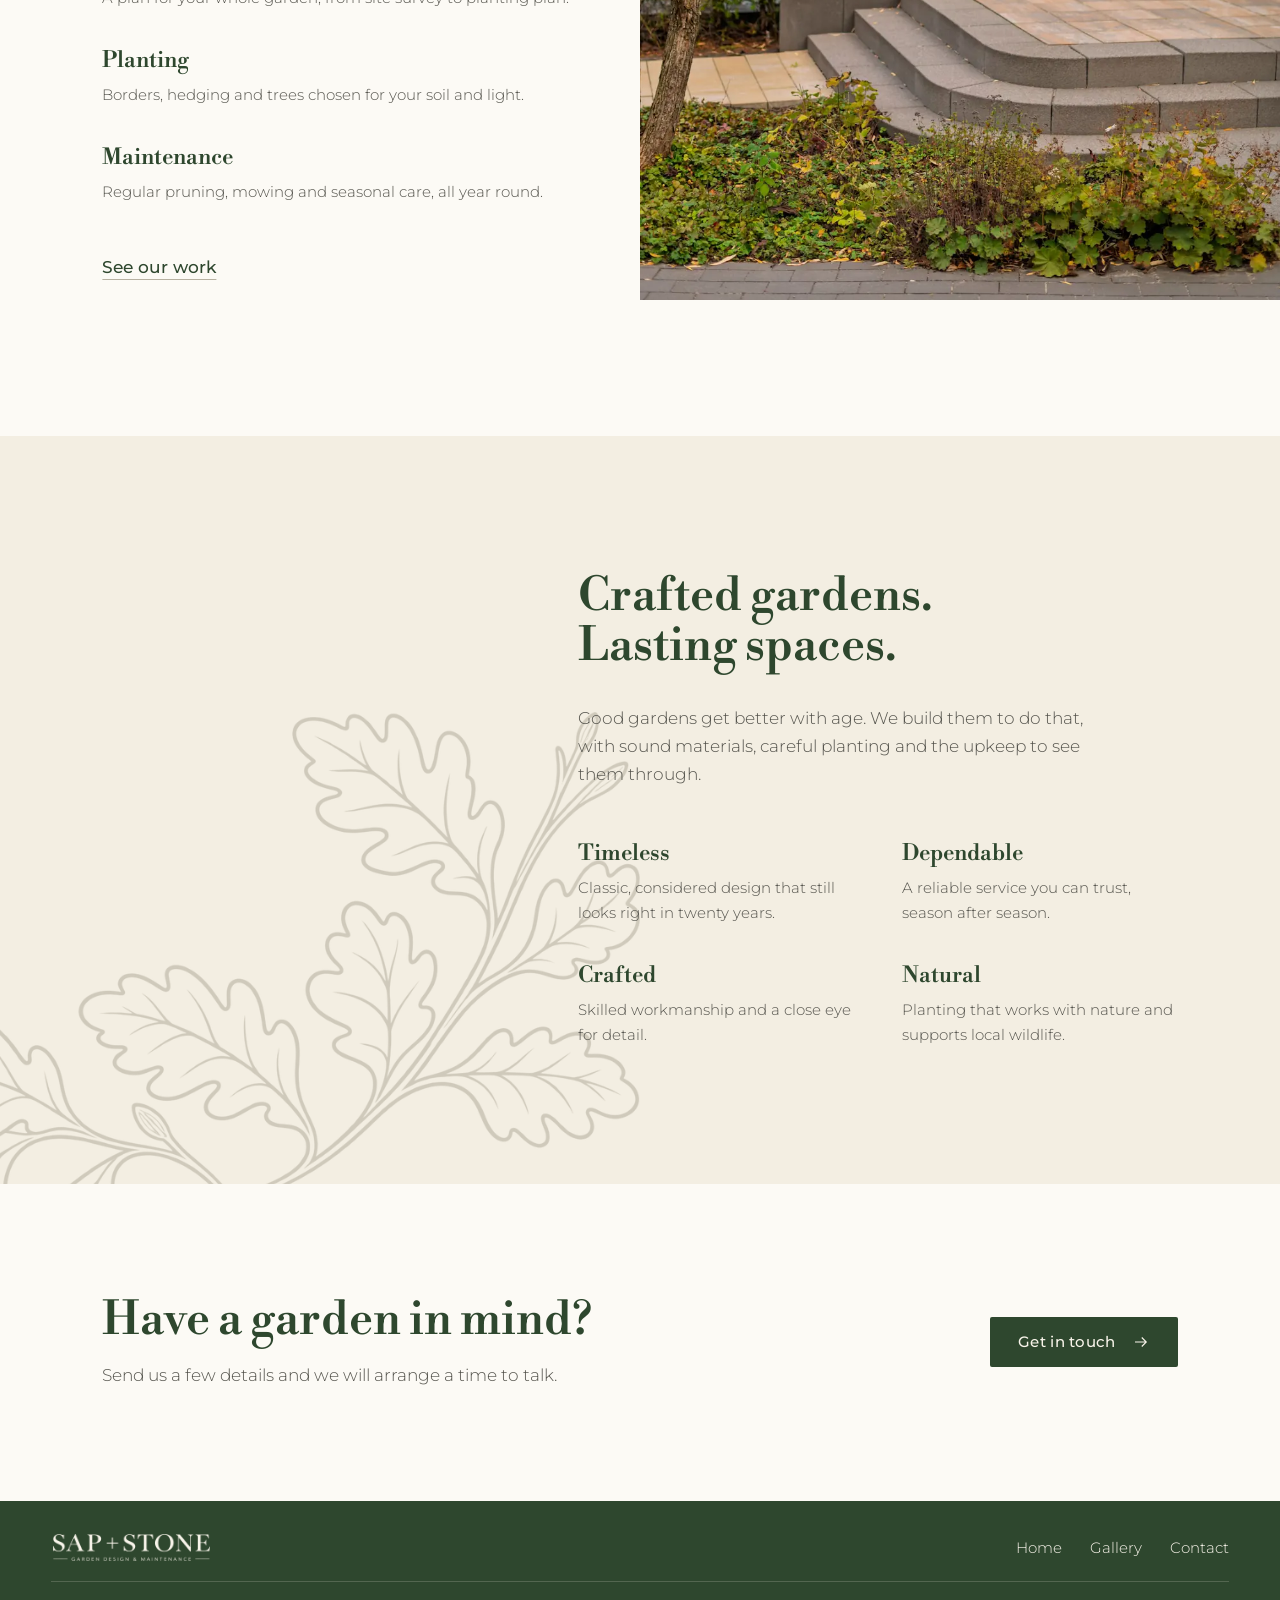
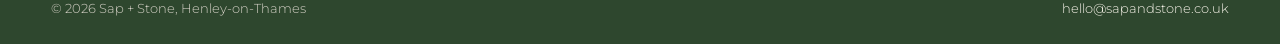
==== commit b3a5da81: "SEO pass: titles, descriptions, canonicals, share previews, sitemap - Page titles lead with the serv" ====
--- a/index.html
+++ b/index.html
@@ -3,16 +3,27 @@
 <head>
 <meta charset="utf-8">
 <meta name="viewport" content="width=device-width, initial-scale=1">
-<meta http-equiv="Content-Security-Policy" content="default-src 'none'; script-src 'self'; style-src 'self' https://fonts.googleapis.com; font-src https://fonts.gstatic.com; img-src 'self'; connect-src 'self'; form-action 'self'; base-uri 'none'">
+<meta http-equiv="Content-Security-Policy" content="default-src 'none'; script-src 'self'; style-src 'self'; font-src 'self'; img-src 'self'; connect-src 'self'; form-action 'self'; base-uri 'none'">
 <meta name="referrer" content="strict-origin-when-cross-origin">
-<title>Sap + Stone | Garden design and maintenance</title>
-<meta name="description" content="Sap + Stone designs, plants and looks after gardens in and around Henley-on-Thames, Oxfordshire.">
+<title>Garden design &amp; maintenance, Henley-on-Thames | Sap + Stone</title>
+<meta name="description" content="Garden design, planting and year-round maintenance in Henley-on-Thames and nearby Oxfordshire. One team, from first sketch to your garden&rsquo;s tenth summer.">
+<link rel="canonical" href="https://louistucker31.github.io/sap-and-stone/">
 <link rel="icon" href="assets/images/favicon.png" type="image/png">
-<link rel="preconnect" href="https://fonts.googleapis.com">
-<link rel="preconnect" href="https://fonts.gstatic.com" crossorigin>
-<link rel="stylesheet" href="https://fonts.googleapis.com/css2?family=Libre+Bodoni:wght@500&amp;family=Montserrat:wght@300;400;500&amp;display=swap">
+<link rel="preload" href="assets/fonts/libre-bodoni-500-latin.woff2" as="font" type="font/woff2" crossorigin>
+<link rel="preload" href="assets/fonts/montserrat-latin.woff2" as="font" type="font/woff2" crossorigin>
 <link rel="stylesheet" href="css/styles.css">
 <script src="js/main.js" defer></script>
+<meta property="og:type" content="website">
+<meta property="og:site_name" content="Sap + Stone">
+<meta property="og:locale" content="en_GB">
+<meta property="og:title" content="Garden design &amp; maintenance, Henley-on-Thames | Sap + Stone">
+<meta property="og:description" content="Garden design, planting and year-round maintenance in Henley-on-Thames and nearby Oxfordshire. One team, from first sketch to your garden&rsquo;s tenth summer.">
+<meta property="og:url" content="https://louistucker31.github.io/sap-and-stone/">
+<meta property="og:image" content="https://louistucker31.github.io/sap-and-stone/assets/images/share.jpg">
+<meta property="og:image:width" content="1200">
+<meta property="og:image:height" content="630">
+<meta property="og:image:alt" content="A stone manor house at dawn, with lawns and a flagstone path leading to the front door">
+<meta name="twitter:card" content="summary_large_image">
 </head>
 <body>
 <a class="skip" href="#content">Skip to content</a>
@@ -46,7 +57,7 @@
       </div>
     </div>
     <figure class="photo">
-      <div class="photo-frame"><img class="photo-house" src="assets/images/house.webp" width="1100" height="1467" alt="A stone manor house at dawn, with a flagstone path between lawns and low hedging leading to the front door" fetchpriority="high"></div>
+      <div class="photo-frame"><img class="photo-house" src="assets/images/house.webp" srcset="assets/images/house-600.webp 600w, assets/images/house.webp 1100w" sizes="(min-width: 961px) 50vw, 100vw" width="1100" height="1467" alt="A stone manor house at dawn, with a flagstone path between lawns and low hedging leading to the front door" fetchpriority="high"></div>
     </figure>
   </section>
 
@@ -70,7 +81,7 @@
         <a class="text-link" href="pages/gallery.html">See our work</a>
       </div>
       <figure class="photo services-photo">
-        <div class="photo-frame"><img class="photo-steps" src="assets/images/steps.webp" width="1000" height="1500" alt="Curved stone steps up to a paved terrace, framed by a clipped hedge, a young tree and low autumn planting" loading="lazy"></div>
+        <div class="photo-frame"><img class="photo-steps" src="assets/images/steps.webp" srcset="assets/images/steps-600.webp 600w, assets/images/steps.webp 1000w" sizes="(min-width: 961px) 50vw, 100vw" width="1000" height="1500" alt="Curved stone steps up to a paved terrace, framed by a clipped hedge, a young tree and low autumn planting" loading="lazy"></div>
       </figure>
     </div>
   </section>
--- a/css/styles.css
+++ b/css/styles.css
@@ -1,3 +1,39 @@
+/* Self-hosted from Google Fonts (SIL Open Font License, see assets/fonts/*-OFL.txt).
+   Latin and Latin Extended subsets only. Montserrat is a variable font, so one file
+   covers all three weights. */
+@font-face {
+  font-family: "Libre Bodoni";
+  font-style: normal;
+  font-weight: 500;
+  font-display: swap;
+  src: url("../assets/fonts/libre-bodoni-500-latin.woff2") format("woff2");
+  unicode-range: U+0000-00FF, U+0131, U+0152-0153, U+02BB-02BC, U+02C6, U+02DA, U+02DC, U+0304, U+0308, U+0329, U+2000-206F, U+20AC, U+2122, U+2191, U+2193, U+2212, U+2215, U+FEFF, U+FFFD;
+}
+@font-face {
+  font-family: "Libre Bodoni";
+  font-style: normal;
+  font-weight: 500;
+  font-display: swap;
+  src: url("../assets/fonts/libre-bodoni-500-latin-ext.woff2") format("woff2");
+  unicode-range: U+0100-02BA, U+02BD-02C5, U+02C7-02CC, U+02CE-02D7, U+02DD-02FF, U+0304, U+0308, U+0329, U+1D00-1DBF, U+1E00-1E9F, U+1EF2-1EFF, U+2020, U+20A0-20AB, U+20AD-20C4, U+2113, U+2C60-2C7F, U+A720-A7FF;
+}
+@font-face {
+  font-family: "Montserrat";
+  font-style: normal;
+  font-weight: 300 500;
+  font-display: swap;
+  src: url("../assets/fonts/montserrat-latin.woff2") format("woff2");
+  unicode-range: U+0000-00FF, U+0131, U+0152-0153, U+02BB-02BC, U+02C6, U+02DA, U+02DC, U+0304, U+0308, U+0329, U+2000-206F, U+20AC, U+2122, U+2191, U+2193, U+2212, U+2215, U+FEFF, U+FFFD;
+}
+@font-face {
+  font-family: "Montserrat";
+  font-style: normal;
+  font-weight: 300 500;
+  font-display: swap;
+  src: url("../assets/fonts/montserrat-latin-ext.woff2") format("woff2");
+  unicode-range: U+0100-02BA, U+02BD-02C5, U+02C7-02CC, U+02CE-02D7, U+02DD-02FF, U+0304, U+0308, U+0329, U+1D00-1DBF, U+1E00-1E9F, U+1EF2-1EFF, U+2020, U+20A0-20AB, U+20AD-20C4, U+2113, U+2C60-2C7F, U+A720-A7FF;
+}
+
 :root {
   --forest: #2e472e;
   --forest-deep: #233823;
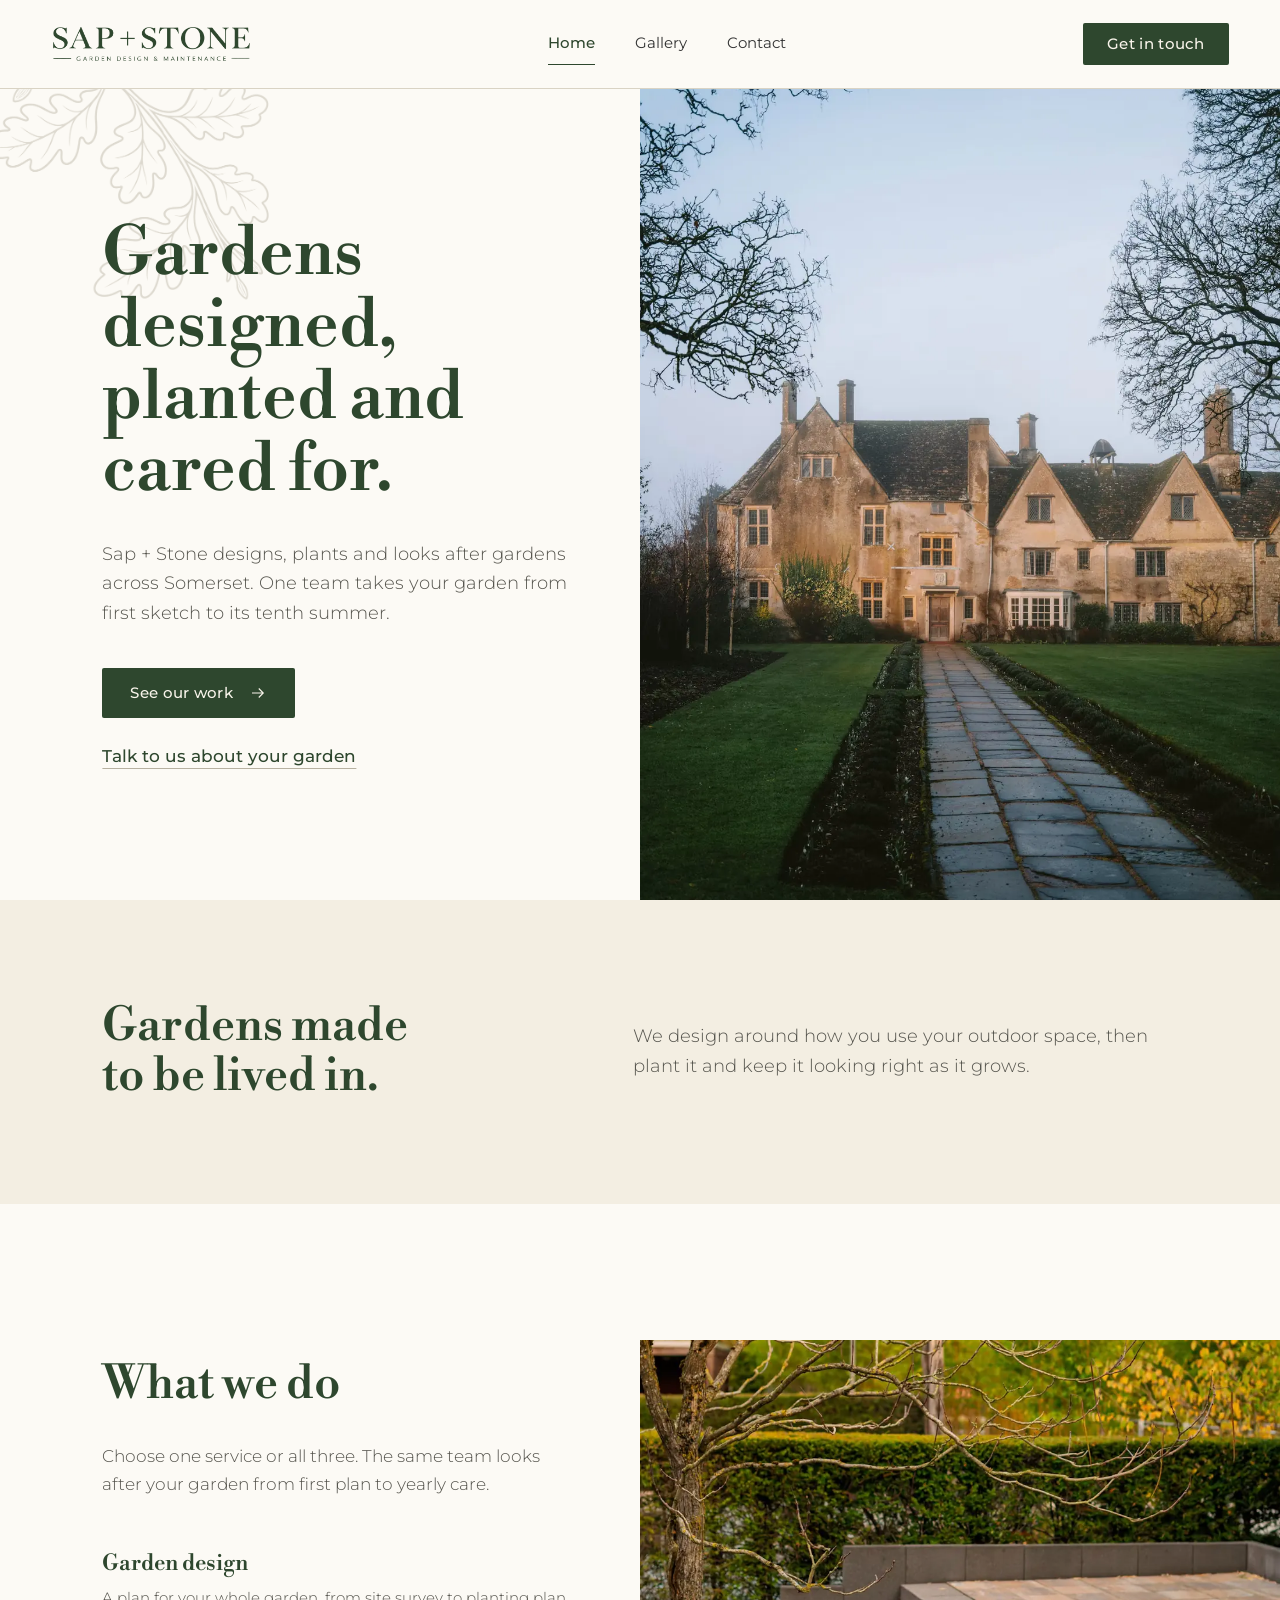
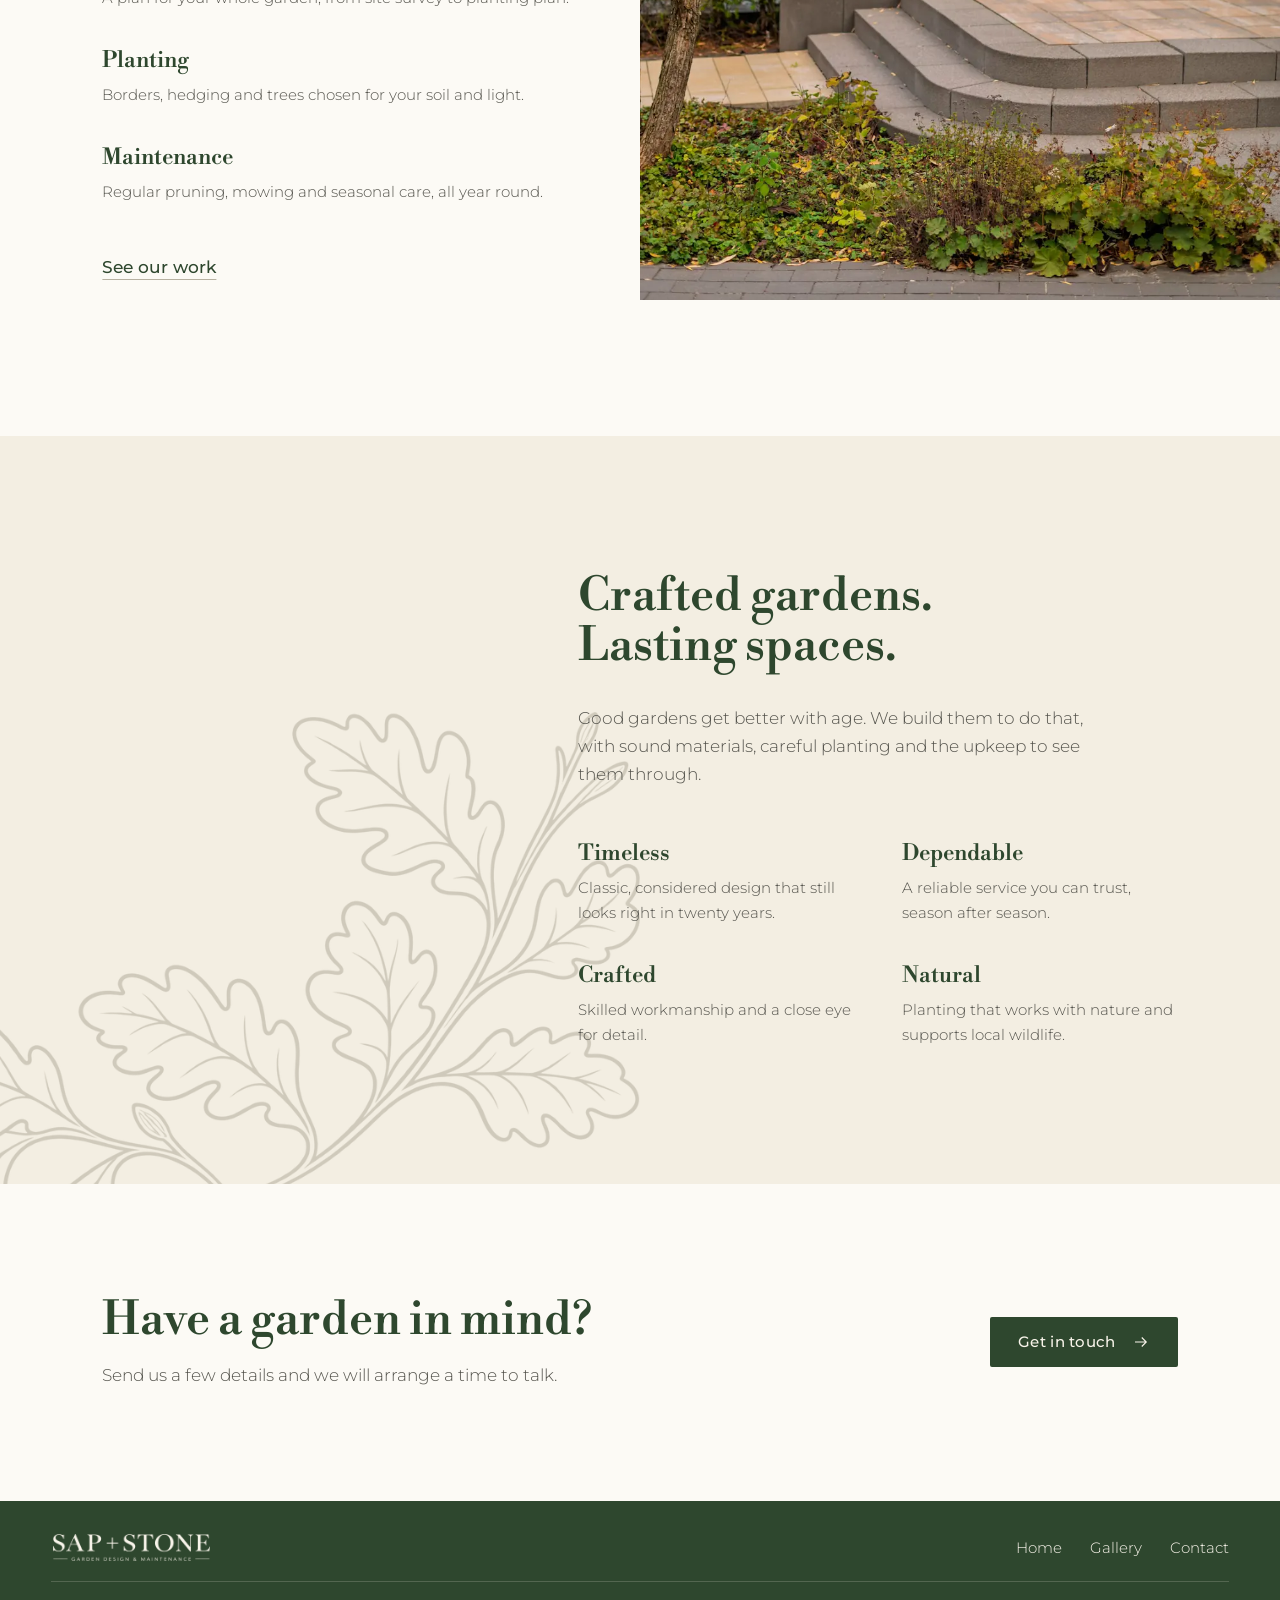
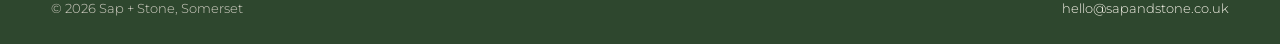
==== commit 7e781d2e: "Change service area from Henley-on-Thames to Somerset Titles, descriptions, share tags, intro copy, " ====
--- a/index.html
+++ b/index.html
@@ -5,8 +5,8 @@
 <meta name="viewport" content="width=device-width, initial-scale=1">
 <meta http-equiv="Content-Security-Policy" content="default-src 'none'; script-src 'self'; style-src 'self'; font-src 'self'; img-src 'self'; connect-src 'self'; form-action 'self'; base-uri 'none'">
 <meta name="referrer" content="strict-origin-when-cross-origin">
-<title>Garden design &amp; maintenance, Henley-on-Thames | Sap + Stone</title>
-<meta name="description" content="Garden design, planting and year-round maintenance in Henley-on-Thames and nearby Oxfordshire. One team, from first sketch to your garden&rsquo;s tenth summer.">
+<title>Garden design &amp; maintenance in Somerset | Sap + Stone</title>
+<meta name="description" content="Garden design, planting and year-round maintenance across Somerset. One team, from first sketch to your garden&rsquo;s tenth summer.">
 <link rel="canonical" href="https://louistucker31.github.io/sap-and-stone/">
 <link rel="icon" href="assets/images/favicon.png" type="image/png">
 <link rel="preload" href="assets/fonts/libre-bodoni-500-latin.woff2" as="font" type="font/woff2" crossorigin>
@@ -16,8 +16,8 @@
 <meta property="og:type" content="website">
 <meta property="og:site_name" content="Sap + Stone">
 <meta property="og:locale" content="en_GB">
-<meta property="og:title" content="Garden design &amp; maintenance, Henley-on-Thames | Sap + Stone">
-<meta property="og:description" content="Garden design, planting and year-round maintenance in Henley-on-Thames and nearby Oxfordshire. One team, from first sketch to your garden&rsquo;s tenth summer.">
+<meta property="og:title" content="Garden design &amp; maintenance in Somerset | Sap + Stone">
+<meta property="og:description" content="Garden design, planting and year-round maintenance across Somerset. One team, from first sketch to your garden&rsquo;s tenth summer.">
 <meta property="og:url" content="https://louistucker31.github.io/sap-and-stone/">
 <meta property="og:image" content="https://louistucker31.github.io/sap-and-stone/assets/images/share.jpg">
 <meta property="og:image:width" content="1200">
@@ -48,7 +48,7 @@
     <div class="hero-copy">
       <span class="leaf" aria-hidden="true"></span>
       <h1 id="home-title">Gardens designed, planted and cared for.</h1>
-      <p class="lede">Sap + Stone designs, plants and looks after gardens in and around Henley-on-Thames. One team takes your garden from first sketch to its tenth summer.</p>
+      <p class="lede">Sap + Stone designs, plants and looks after gardens across Somerset. One team takes your garden from first sketch to its tenth summer.</p>
       <div class="hero-actions">
         <a class="btn" href="pages/gallery.html">See our work
           <svg viewBox="0 0 24 24" fill="none" stroke="currentColor" stroke-width="1.5" aria-hidden="true"><path d="M4 12h15M13 6l6 6-6 6"/></svg>
@@ -129,7 +129,7 @@
       </nav>
     </div>
     <div class="footer-base">
-      <span>&copy; <span id="year">2026</span> Sap + Stone, Henley-on-Thames</span>
+      <span>&copy; <span id="year">2026</span> Sap + Stone, Somerset</span>
       <a href="mailto:hello@sapandstone.co.uk">hello@sapandstone.co.uk</a>
     </div>
   </div>
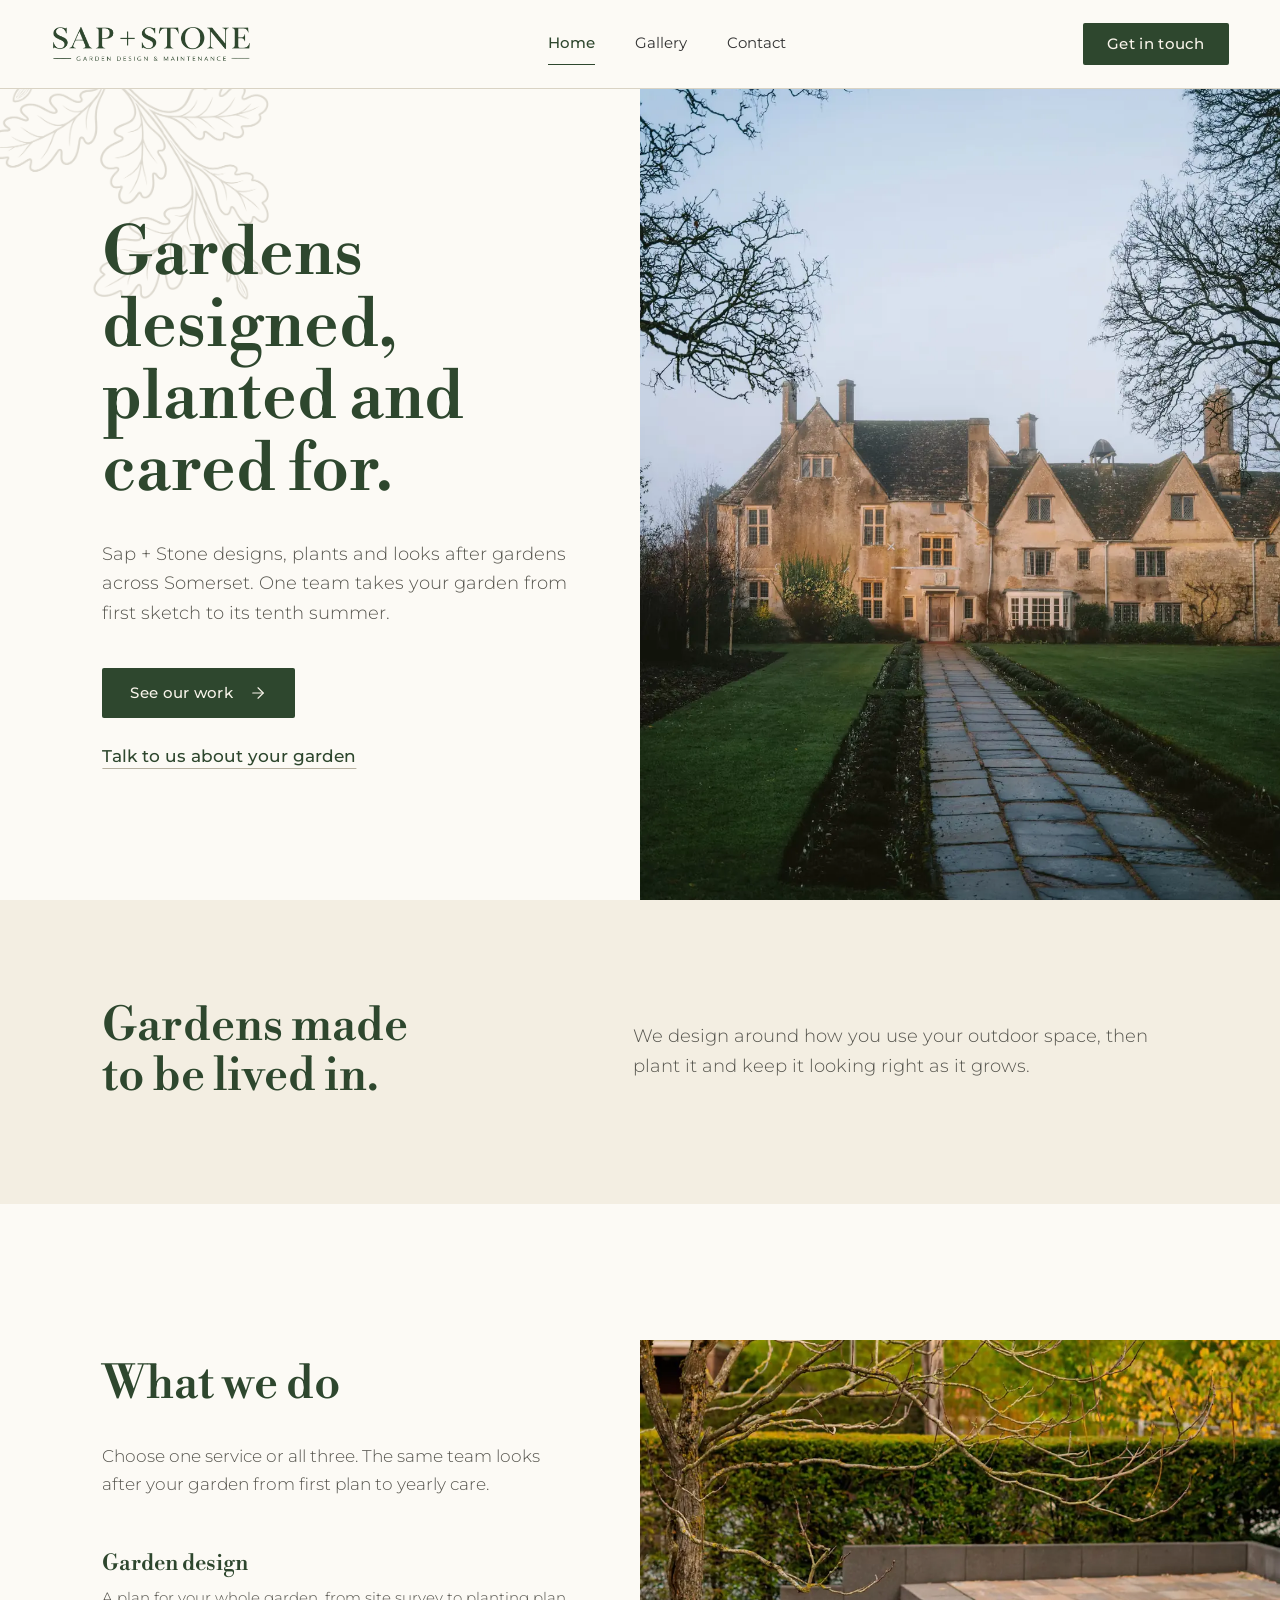
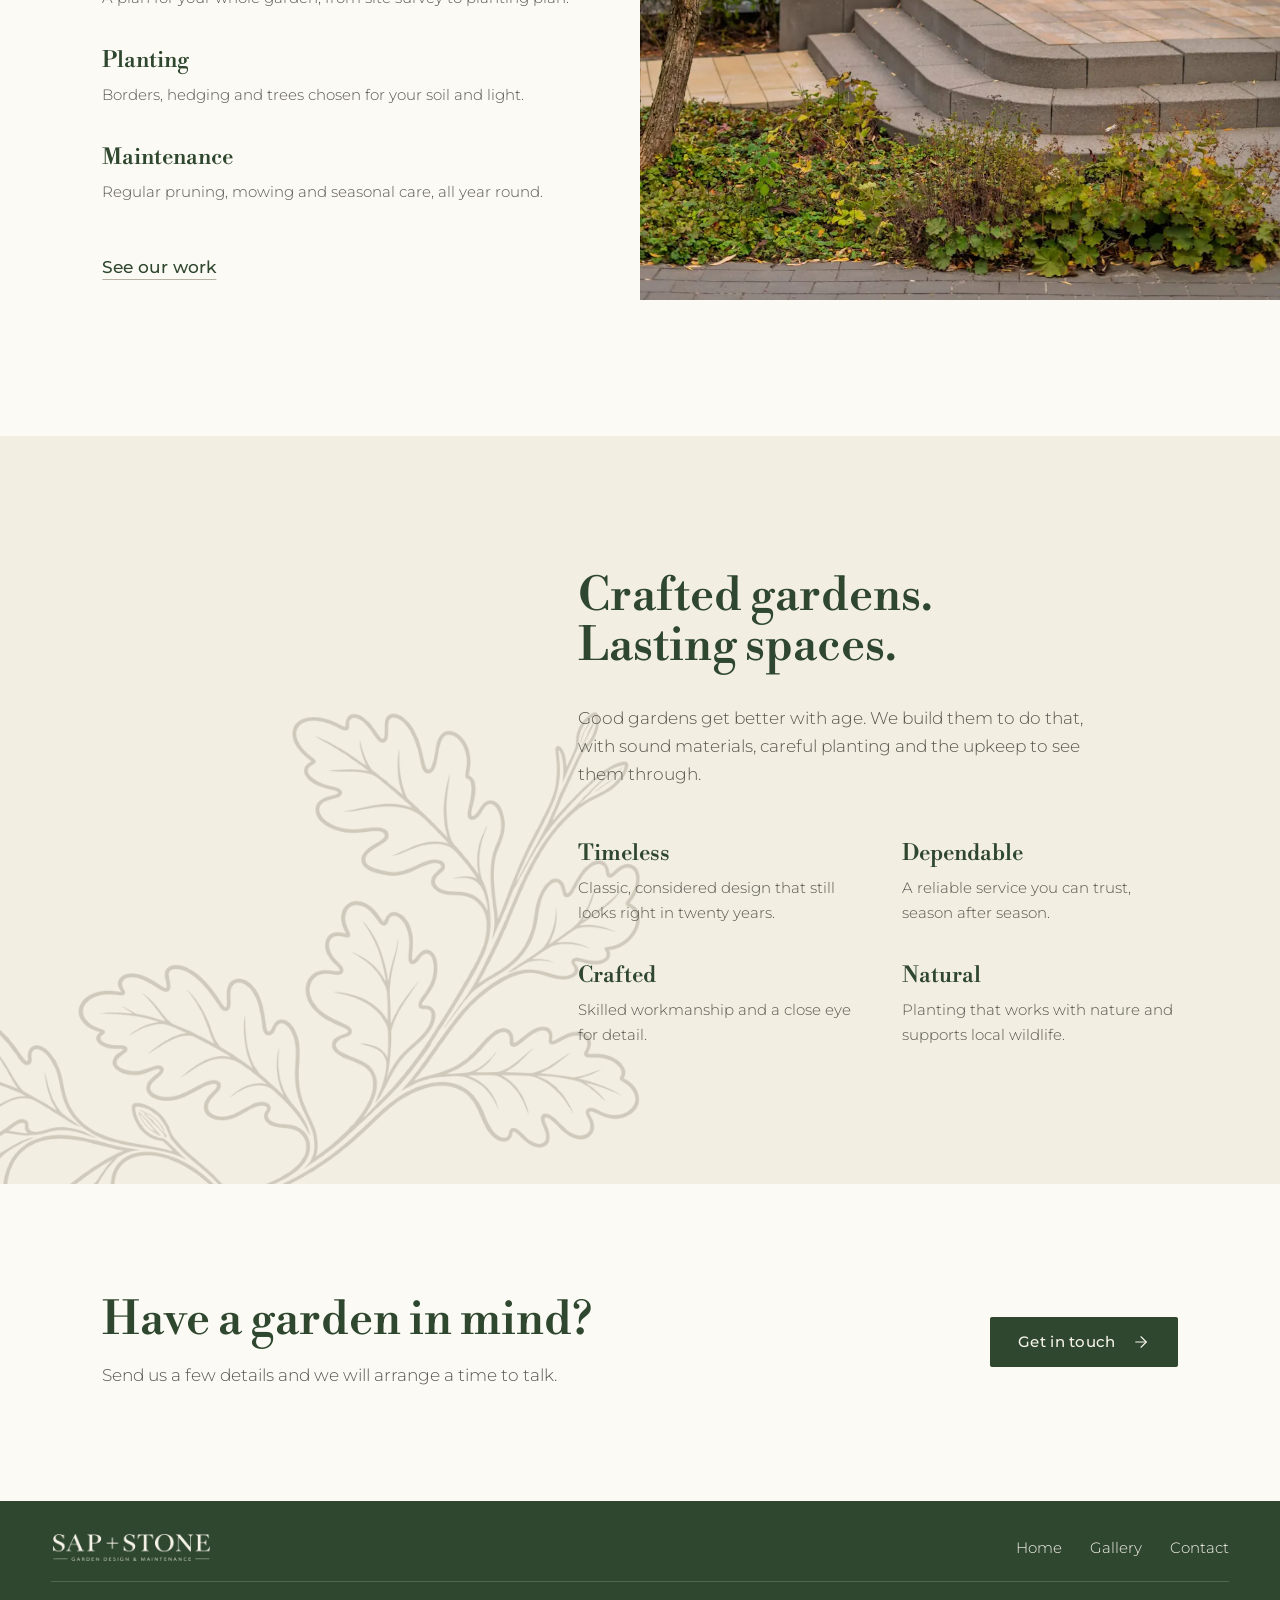
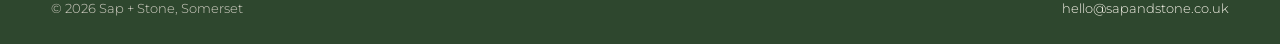
==== commit 216d7635: "Light favicon, and Lucide icons in place of hand-drawn ones - Favicon is now a dark green leaf on an" ====
--- a/index.html
+++ b/index.html
@@ -51,7 +51,7 @@
       <p class="lede">Sap + Stone designs, plants and looks after gardens across Somerset. One team takes your garden from first sketch to its tenth summer.</p>
       <div class="hero-actions">
         <a class="btn" href="pages/gallery.html">See our work
-          <svg viewBox="0 0 24 24" fill="none" stroke="currentColor" stroke-width="1.5" aria-hidden="true"><path d="M4 12h15M13 6l6 6-6 6"/></svg>
+          <svg viewBox="0 0 24 24" fill="none" stroke="currentColor" stroke-width="1.5" stroke-linecap="round" stroke-linejoin="round" aria-hidden="true"><path d="M5 12h14"/><path d="m12 5 7 7-7 7"/></svg>
         </a>
         <a class="text-link" href="pages/contact.html">Talk to us about your garden</a>
       </div>
@@ -109,7 +109,7 @@
         <p>Send us a few details and we will arrange a time to talk.</p>
       </div>
       <a class="btn" href="pages/contact.html">Get in touch
-        <svg viewBox="0 0 24 24" fill="none" stroke="currentColor" stroke-width="1.5" aria-hidden="true"><path d="M4 12h15M13 6l6 6-6 6"/></svg>
+        <svg viewBox="0 0 24 24" fill="none" stroke="currentColor" stroke-width="1.5" stroke-linecap="round" stroke-linejoin="round" aria-hidden="true"><path d="M5 12h14"/><path d="m12 5 7 7-7 7"/></svg>
       </a>
     </div>
   </section>
--- a/css/styles.css
+++ b/css/styles.css
@@ -158,6 +158,7 @@
   cursor: pointer;
   transition: background-color 0.2s ease;
 }
+/* Icons are from Lucide (ISC licence, see assets/icons/LICENSE-lucide.txt), drawn at 1.5 stroke to suit the light type. */
 .btn svg { width: 18px; height: 18px; transition: transform 0.25s ease; }
 .btn:hover { background: var(--forest-deep); }
 .btn:hover svg { transform: translateX(4px); }
@@ -346,7 +347,8 @@
   font: 400 1rem/1.4 var(--sans);
   color: var(--charcoal);
   background: var(--paper);
-  border: 1px solid var(--moss);
+  /* Hairline on high-resolution screens; browsers round it up to 1px on standard ones. */
+  border: 0.5px solid var(--moss);
   border-radius: 2px;
   padding: 16px;
   transition: border-color 0.2s ease;
@@ -354,16 +356,13 @@
 .field textarea { min-height: 160px; resize: vertical; }
 .field select {
   appearance: none;
-  background-image: linear-gradient(45deg, transparent 50%, var(--charcoal) 50%), linear-gradient(135deg, var(--charcoal) 50%, transparent 50%);
-  background-position: calc(100% - 22px) 50%, calc(100% - 17px) 50%;
-  background-size: 5px 5px;
-  background-repeat: no-repeat;
+  background: var(--paper) url("../assets/icons/chevron-down.svg") no-repeat right 16px center / 18px;
   padding-right: 48px;
 }
 .field input::placeholder, .field textarea::placeholder { color: #706e65; }
 .field input:hover, .field select:hover, .field textarea:hover { border-color: var(--forest); }
 /* Outline as well as the border change, so focus stands out at more than 3:1. */
-.field input:focus, .field select:focus, .field textarea:focus { outline: 2px solid var(--forest); outline-offset: 2px; border-color: var(--forest); }
+.field input:focus, .field select:focus, .field textarea:focus { outline: 1px solid var(--forest); outline-offset: 2px; border-color: var(--forest); }
 .field [aria-invalid="true"] { border-color: var(--error); }
 .error { font-size: 0.875rem; color: var(--error); }
 .error:empty { display: none; }
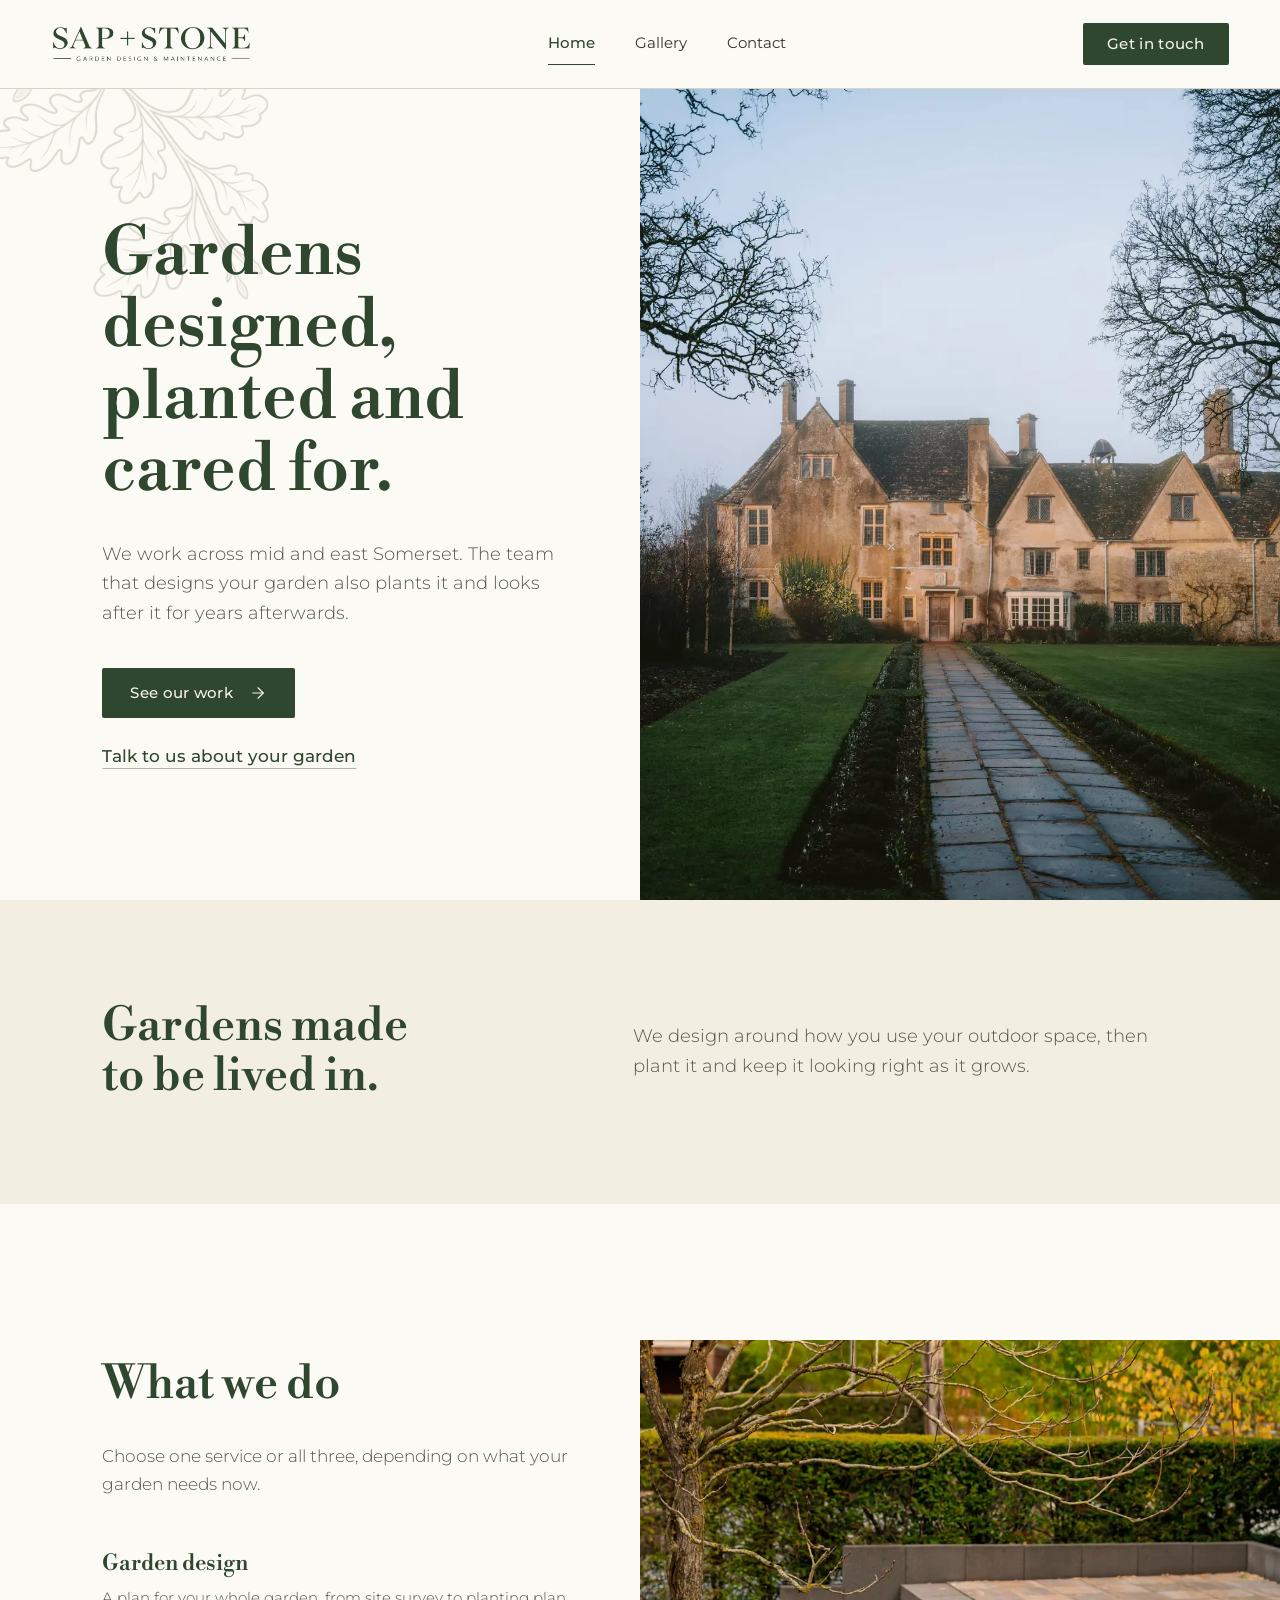
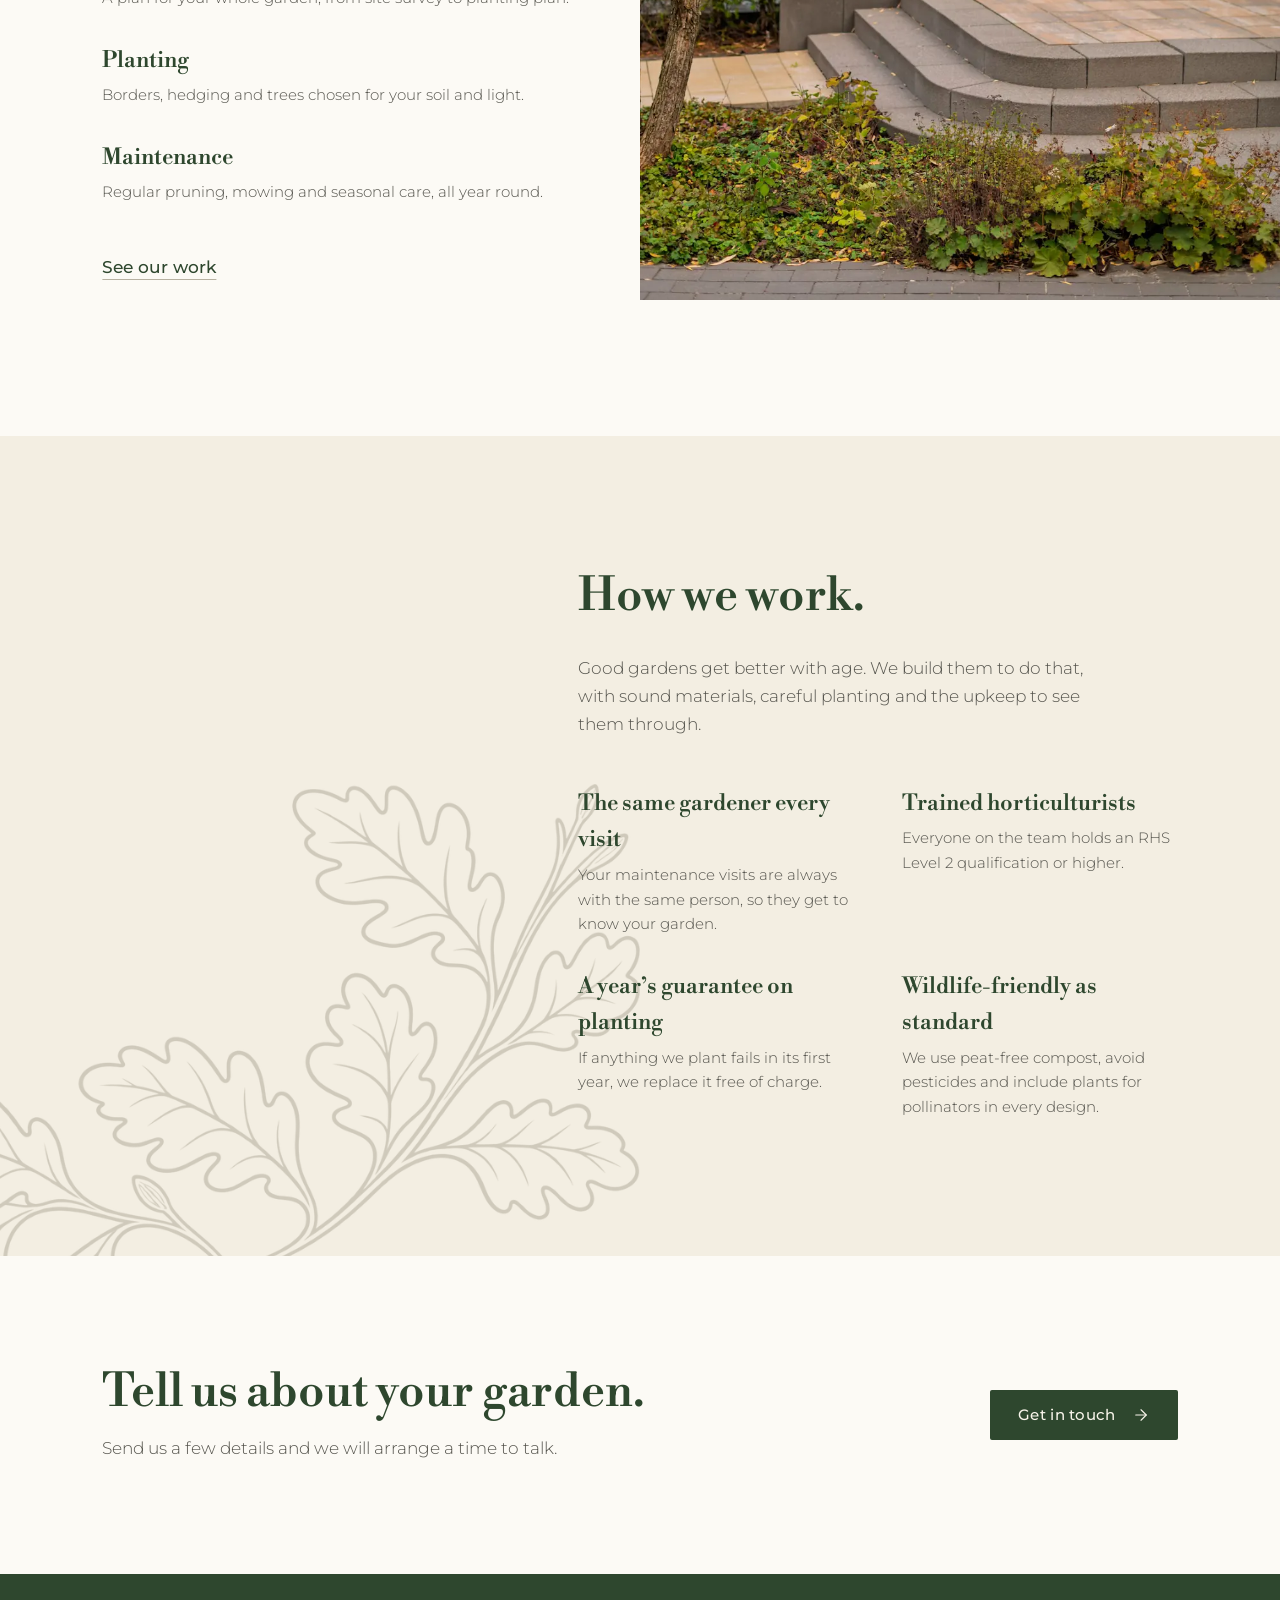
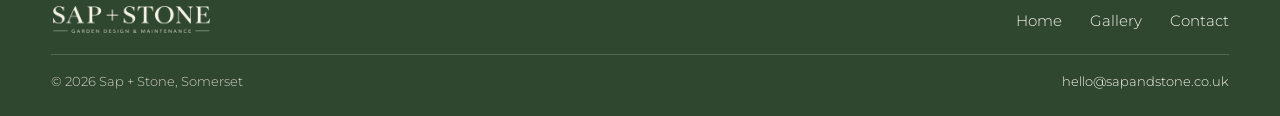
==== commit e8582948: "Copy pass against the writing guide, with realistic sample content - Home intro and What we do no lo" ====
--- a/index.html
+++ b/index.html
@@ -48,7 +48,7 @@
     <div class="hero-copy">
       <span class="leaf" aria-hidden="true"></span>
       <h1 id="home-title">Gardens designed, planted and cared for.</h1>
-      <p class="lede">Sap + Stone designs, plants and looks after gardens across Somerset. One team takes your garden from first sketch to its tenth summer.</p>
+      <p class="lede">We work across mid and east Somerset. The team that designs your garden also plants it and looks after it for years afterwards.</p>
       <div class="hero-actions">
         <a class="btn" href="pages/gallery.html">See our work
           <svg viewBox="0 0 24 24" fill="none" stroke="currentColor" stroke-width="1.5" stroke-linecap="round" stroke-linejoin="round" aria-hidden="true"><path d="M5 12h14"/><path d="m12 5 7 7-7 7"/></svg>
@@ -72,7 +72,7 @@
     <div class="page-width">
       <div class="services-copy">
         <h2 id="services-title">What we do</h2>
-        <p>Choose one service or all three. The same team looks after your garden from first plan to yearly care.</p>
+        <p>Choose one service or all three, depending on what your garden needs now.</p>
         <dl class="values values-single">
           <div><dt>Garden design</dt><dd>A plan for your whole garden, from site survey to planting plan.</dd></div>
           <div><dt>Planting</dt><dd>Borders, hedging and trees chosen for your soil and light.</dd></div>
@@ -90,13 +90,13 @@
     <span class="leaf" aria-hidden="true"></span>
     <div class="page-width">
       <div class="approach-copy">
-        <h2 id="approach-title">Crafted gardens. Lasting spaces.</h2>
+        <h2 id="approach-title">How we work.</h2>
         <p>Good gardens get better with age. We build them to do that, with sound materials, careful planting and the upkeep to see them through.</p>
         <dl class="values">
-          <div><dt>Timeless</dt><dd>Classic, considered design that still looks right in twenty years.</dd></div>
-          <div><dt>Dependable</dt><dd>A reliable service you can trust, season after season.</dd></div>
-          <div><dt>Crafted</dt><dd>Skilled workmanship and a close eye for detail.</dd></div>
-          <div><dt>Natural</dt><dd>Planting that works with nature and supports local wildlife.</dd></div>
+          <div><dt>The same gardener every visit</dt><dd>Your maintenance visits are always with the same person, so they get to know your garden.</dd></div>
+          <div><dt>Trained horticulturists</dt><dd>Everyone on the team holds an RHS Level&nbsp;2 qualification or higher.</dd></div>
+          <div><dt>A year&rsquo;s guarantee on planting</dt><dd>If anything we plant fails in its first year, we replace it free of charge.</dd></div>
+          <div><dt>Wildlife-friendly as standard</dt><dd>We use peat-free compost, avoid pesticides and include plants for pollinators in every design.</dd></div>
         </dl>
       </div>
     </div>
@@ -105,7 +105,7 @@
   <section class="closing" aria-labelledby="home-closing-title">
     <div class="page-width">
       <div>
-        <h2 id="home-closing-title">Have a garden in mind?</h2>
+        <h2 id="home-closing-title">Tell us about your garden.</h2>
         <p>Send us a few details and we will arrange a time to talk.</p>
       </div>
       <a class="btn" href="pages/contact.html">Get in touch
--- a/css/styles.css
+++ b/css/styles.css
@@ -308,7 +308,7 @@
 }
 .gallery figcaption {
   display: flex;
-  flex-wrap: nowrap;
+  flex-wrap: wrap;
   justify-content: space-between;
   align-items: baseline;
   gap: 4px 16px;
@@ -316,6 +316,8 @@
 }
 .gallery figcaption strong { font-size: 1.375rem; line-height: 1.3; color: var(--forest); }
 .gallery figcaption span { font-size: 0.875rem; color: var(--muted); white-space: nowrap; }
+/* What was done, on its own line under the title and tag. */
+.gallery figcaption p { flex-basis: 100%; color: var(--muted); font-size: 0.9375rem; }
 .g-wide { grid-column: span 7; }
 .g-narrow { grid-column: span 5; }
 .g-full { grid-column: 1 / -1; }
